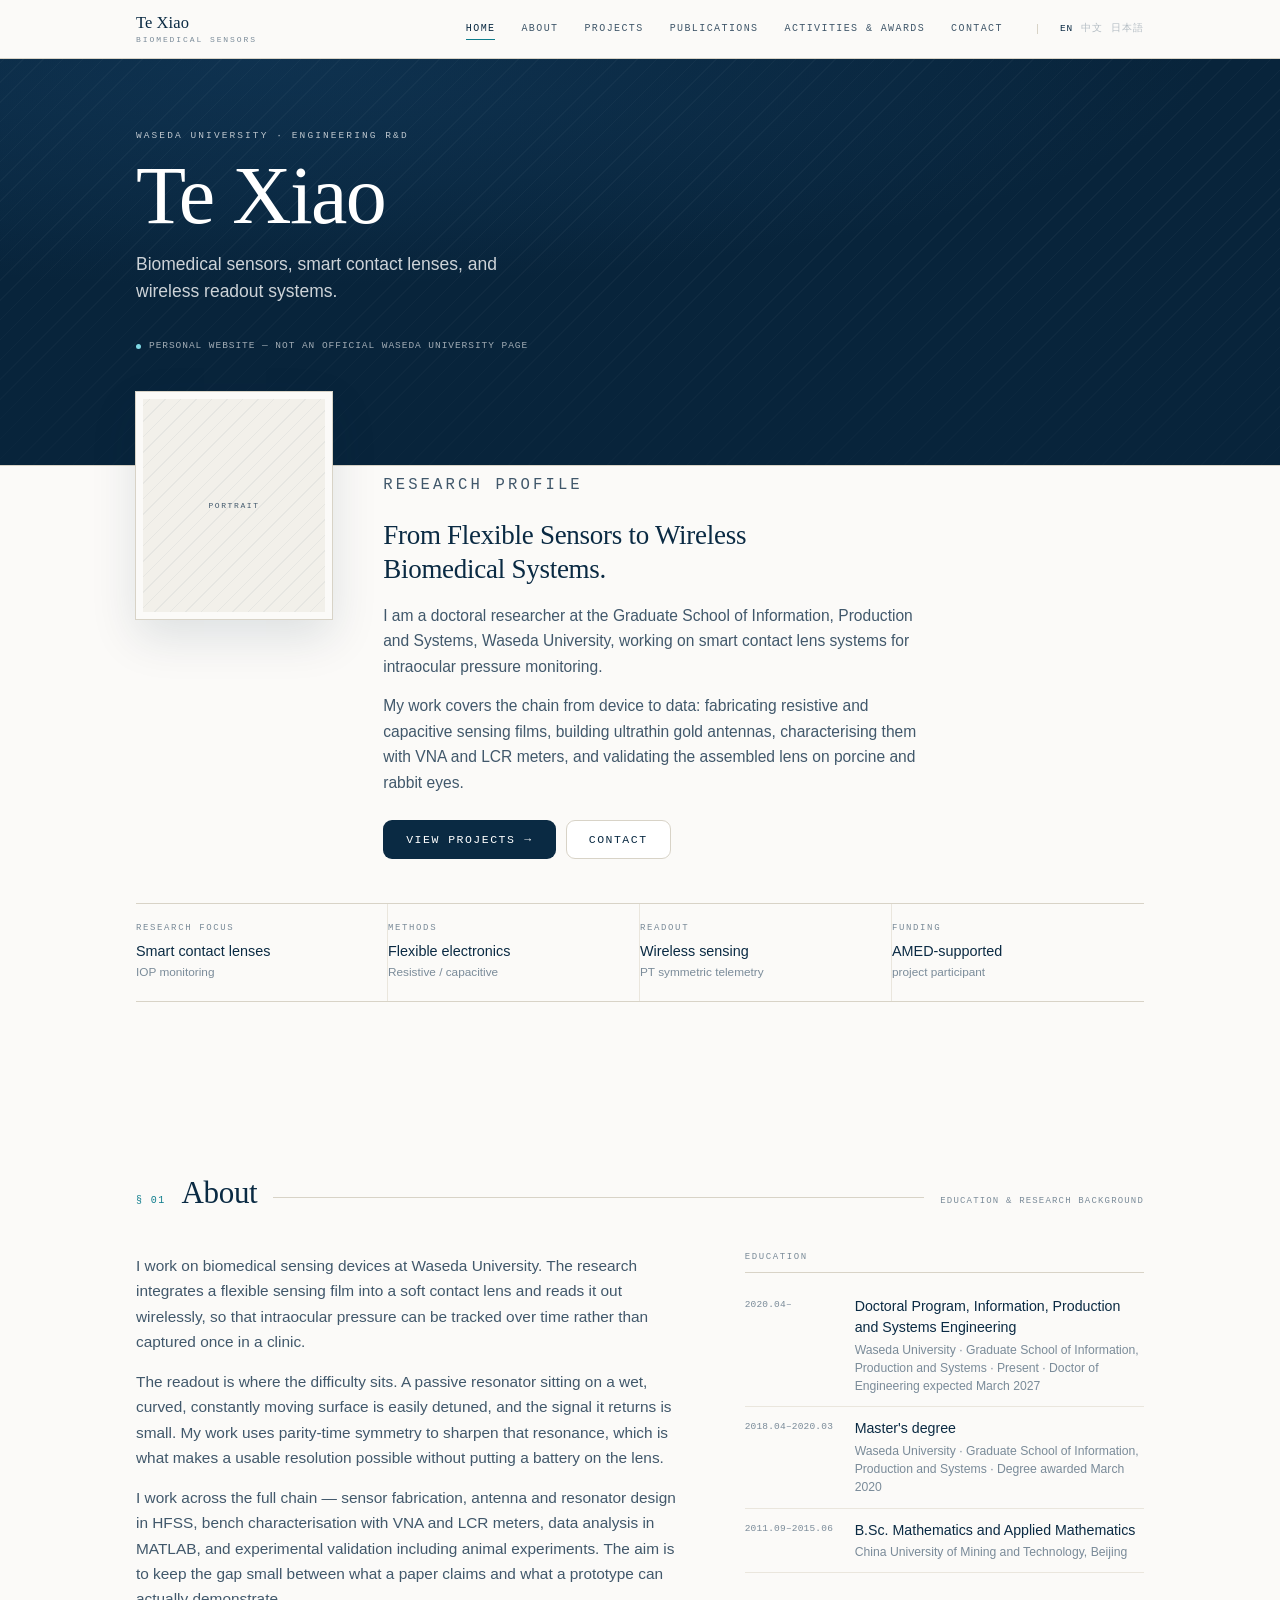
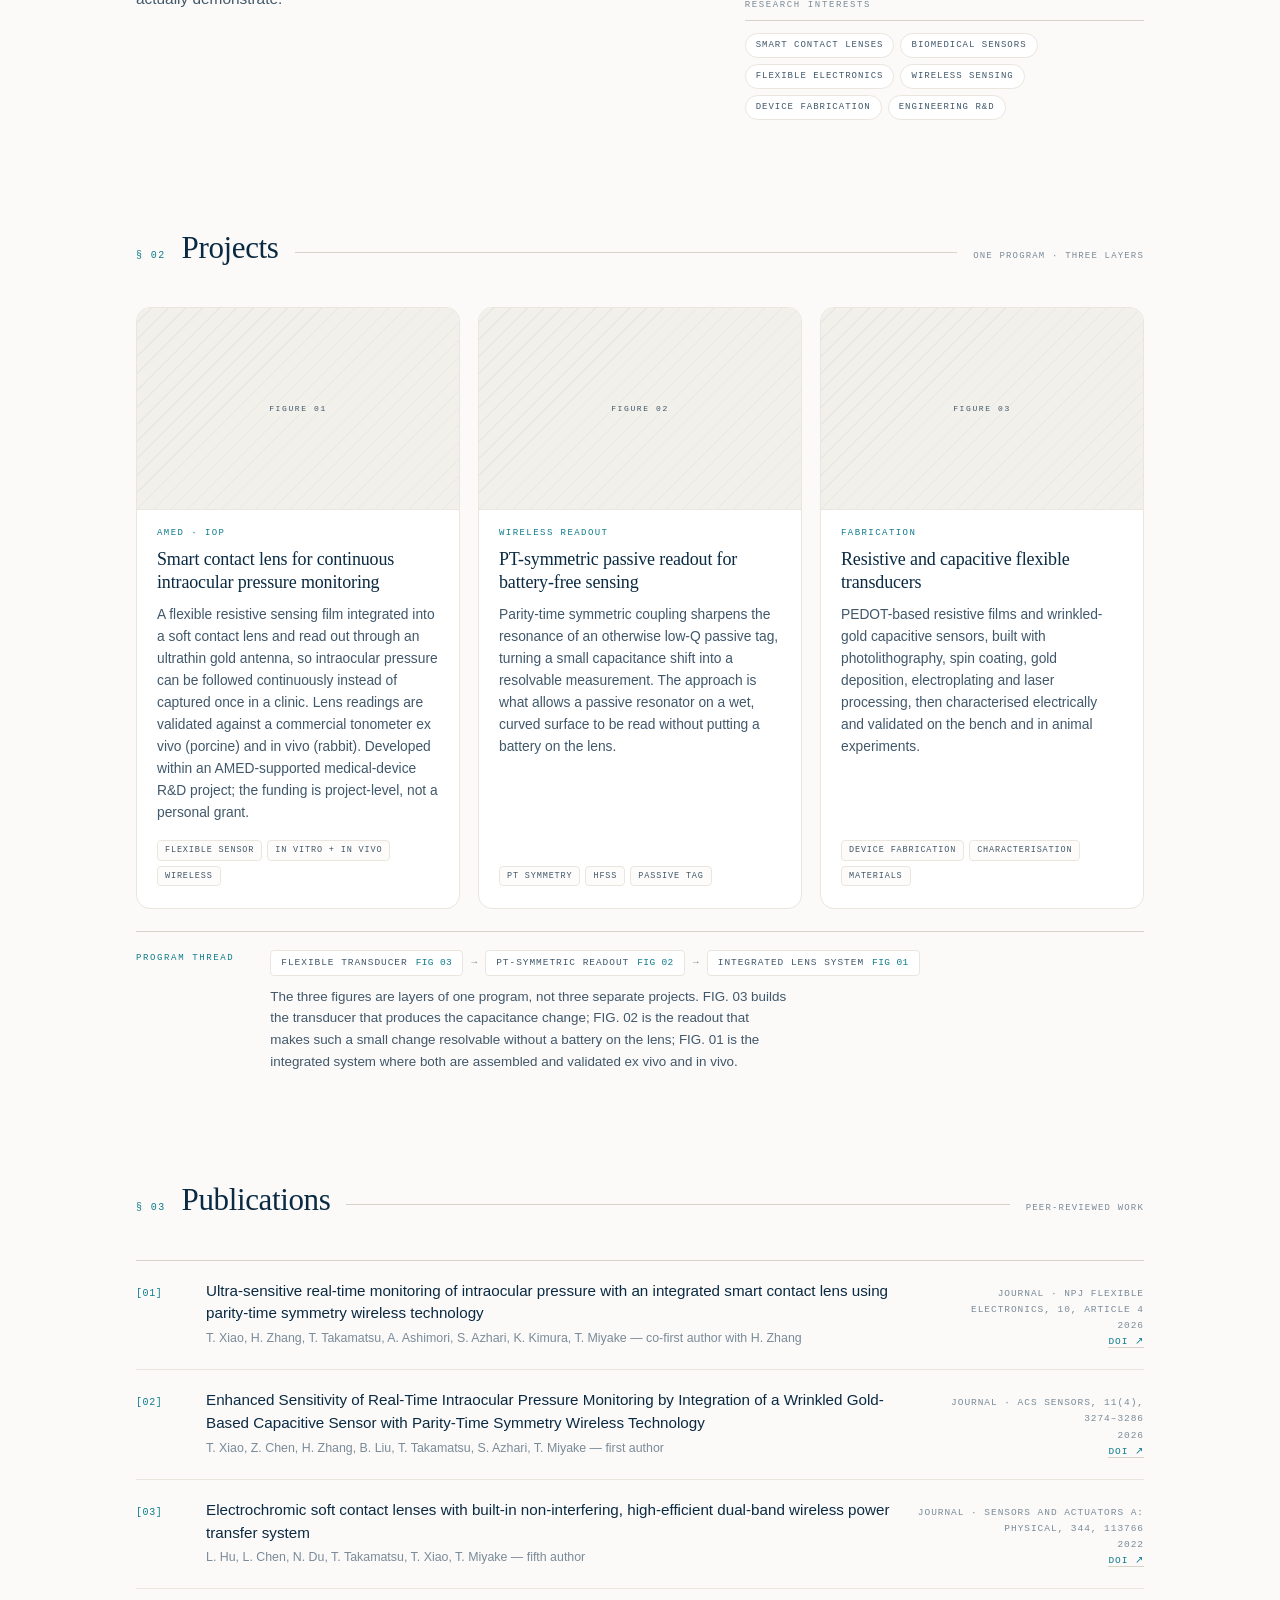
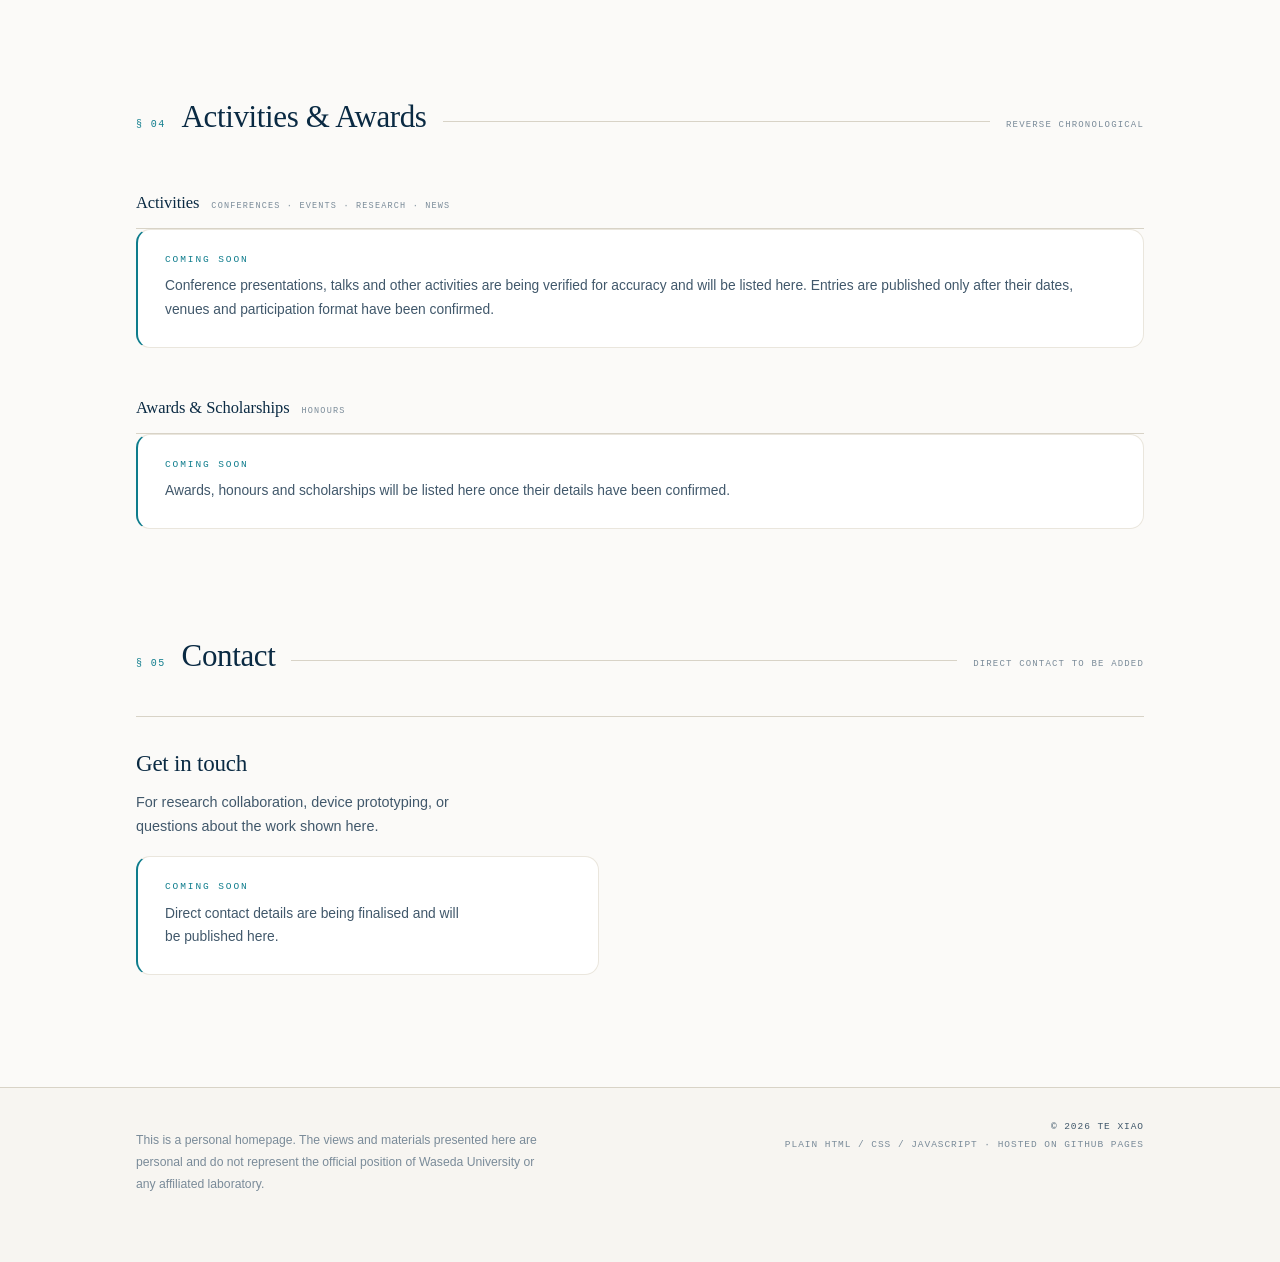
==== index.html @ b694f15a "Phase 1: minimal public release" ====
<!DOCTYPE html>
<html lang="en">
<head>
<meta charset="utf-8">
<meta name="viewport" content="width=device-width, initial-scale=1">
<title>Te Xiao — Biomedical Sensors &amp; Engineering</title>
<meta name="description" content="Personal homepage of Te Xiao — biomedical sensors, smart contact lenses, flexible electronics, and wireless sensing. Not an official Waseda University page.">
<!-- PHASE 1 ONLY: keep the site out of search indexes while content is still
     being completed. This is not access control — the site is public. Remove
     this line in Phase 3 once the content is final. -->
<meta name="robots" content="noindex">
<meta name="theme-color" content="#08243B">
<link rel="icon" href="data:image/svg+xml,%3Csvg xmlns='http://www.w3.org/2000/svg' viewBox='0 0 64 64'%3E%3Crect width='64' height='64' fill='%2308243B'/%3E%3Ctext x='32' y='45' font-family='Georgia,serif' font-size='38' fill='%23FBFAF8' text-anchor='middle'%3ET%3C/text%3E%3C/svg%3E">
<link rel="stylesheet" href="assets/css/site.css">
<noscript><style>.reveal{opacity:1!important;transform:none!important}</style></noscript>
</head>
<body id="home">

<!-- ============ NAV ============ -->
<header class="nav">
  <div class="wrap nav-in">
    <a class="brand" href="#home">
      <b>Te Xiao</b>
      <span>Biomedical Sensors</span>
    </a>

    <button class="menu-btn" id="menu-btn" aria-expanded="false" aria-controls="navlinks">MENU</button>

    <nav class="navlinks" id="navlinks">
      <a href="#home">Home</a>
      <a href="#about">About</a>
      <a href="#projects">Projects</a>
      <a href="#publications">Publications</a>
      <a href="#activities">Activities &amp; Awards</a>
      <a href="#contact">Contact</a>
    </nav>

    <div class="lang" aria-label="Language">
      <b title="English">EN</b><span aria-disabled="true" title="Not published yet">中文</span><span aria-disabled="true" title="Not published yet">日本語</span>
    </div>
  </div>
</header>

<!-- ============ UNIVERSITY BANNER ============ -->
<section class="banner">
  <div class="wrap banner-inner">
    <p class="eyebrow">Waseda University · Engineering R&amp;D</p>
    <h1>Te Xiao</h1>
    <p class="sub">Biomedical sensors, smart contact lenses, and wireless readout systems.</p>
    <span class="disc"><i></i>Personal website — not an official Waseda University page</span>
  </div>

  <span class="banner-credit" id="banner-credit"></span>
</section>

<!-- ============ HOME / INTRO ============ -->
<section class="intro wrap">
  <div class="intro-grid">
    <div class="portrait">
      <div class="ph"><b>Portrait</b></div>
    </div>

    <div class="intro-body">
      <p class="kicker">Research profile</p>
      <h2 id="intro-headline">From Flexible Sensors to Wireless Biomedical Systems.</h2>

      <div id="intro-text">
        <p>Loading profile…</p>
      </div>

      <div class="intro-actions">
        <a class="btn p" href="#projects">View projects <span class="ar">→</span></a>
        <a class="btn s" href="#contact">Contact</a>
      </div>
    </div>
  </div>

  <dl class="facts" id="facts"></dl>
</section>

<!-- ============ ABOUT ============ -->
<section class="section wrap" id="about">
  <div class="sec-head reveal">
    <span class="num">§ 01</span>
    <h2>About</h2>
    <span class="rule"></span>
    <span class="aside">Education &amp; research background</span>
  </div>

  <div class="about-grid">
    <div class="about-paras reveal" id="about-paras"></div>

    <div class="reveal">
      <div class="side-block">
        <p class="side-title">Education</p>
        <ul class="edu" id="about-education"></ul>
      </div>
      <div class="side-block">
        <p class="side-title">Research interests</p>
        <div class="interests" id="about-interests"></div>
      </div>
    </div>
  </div>
</section>

<!-- ============ PROJECTS ============ -->
<section class="section wrap" id="projects">
  <div class="sec-head reveal">
    <span class="num">§ 02</span>
    <h2>Projects</h2>
    <span class="rule"></span>
    <span class="aside">One program · three layers</span>
  </div>

  <div class="cards" id="projects-grid"></div>

  <!-- technical thread that ties the three cards together (content/projects.json → thread) -->
  <div class="thread reveal" id="projects-thread"></div>
</section>

<!-- ============ PUBLICATIONS ============ -->
<section class="section wrap" id="publications">
  <div class="sec-head reveal">
    <span class="num">§ 03</span>
    <h2>Publications</h2>
    <span class="rule"></span>
    <span class="aside">Peer-reviewed work</span>
  </div>

  <ol class="pubs reveal" id="pubs-list"></ol>
</section>

<!-- ============ ACTIVITIES & AWARDS ============ -->
<section class="section wrap" id="activities">
  <div class="sec-head reveal">
    <span class="num">§ 04</span>
    <h2>Activities &amp; Awards</h2>
    <span class="rule"></span>
    <span class="aside">Reverse chronological</span>
  </div>

  <div class="sub-block reveal">
    <div class="sub-title">
      <h3>Activities</h3>
      <span class="count">Conferences · Events · Research · News</span>
    </div>
    <div class="tl" id="activities-list"></div>

    <div class="more-row" id="act-more">
      <button class="more-btn" id="act-toggle" type="button"
              aria-expanded="false" aria-controls="activities-list">View all activities</button>
    </div>
  </div>

  <div class="sub-block reveal">
    <div class="sub-title">
      <h3>Awards &amp; Scholarships</h3>
      <span class="count">Honours</span>
    </div>
    <ul class="awards" id="awards-list"></ul>
  </div>
</section>

<!-- ============ CONTACT ============ -->
<section class="section wrap" id="contact">
  <div class="sec-head reveal">
    <span class="num">§ 05</span>
    <h2>Contact</h2>
    <span class="rule"></span>
    <span class="aside">Direct contact to be added</span>
  </div>

  <div class="contact reveal">
    <div>
      <h3>Get in touch</h3>
      <p>For research collaboration, device prototyping, or questions about the work shown here.</p>
      <div id="contact-email"><a class="mailto">Loading…</a></div>    </div>
    <div>
      <p class="side-title">Elsewhere</p>
      <ul class="links" id="contact-links"></ul>
    </div>
  </div>
</section>

<!-- ============ FOOTER ============ -->
<footer class="footer">
  <div class="wrap foot">
    <p class="disc" id="foot-note">
      This is a personal homepage. The views and materials presented here are personal and do not
      represent the official position of Waseda University or any affiliated laboratory.
    </p>
    <div class="r">
      <b id="foot-copy">© 2026 Te Xiao</b>
      <span id="foot-built">Plain HTML / CSS / JavaScript · hosted on GitHub Pages</span>
    </div>
  </div>
</footer>

<script src="assets/js/site.js"></script>
</body>
</html>
---- assets/css/site.css ----
/* ============================================================
   Te Xiao — Personal Research & Engineering Portfolio
   Direction A (Lab Notebook) palette + Direction B refinement
   Plain CSS. No frameworks. No external requests.
   ============================================================ */

:root{
  --paper:#FBFAF8;
  --card:#FFFFFF;
  --ink:#0A2A43;
  --ink2:#41586B;
  --ink3:#7A8B99;
  --rule:#D8D3C7;
  --rule2:#EAE6DD;
  --plate:#F2F0EA;
  --accent:#0E7C8C;
  --accent-2:#0A646F;
  --navy:#08243B;
  --shadow-s:0 8px 22px rgba(10,42,67,.08);
  --shadow-m:0 18px 44px rgba(10,42,67,.12);

  --r:14px;
  --r-sm:9px;

  --serif:"Iowan Old Style","Palatino Linotype",Palatino,"Book Antiqua",Georgia,serif;
  --sans:-apple-system,BlinkMacSystemFont,"Helvetica Neue","Segoe UI",Arial,sans-serif;
  --mono:ui-monospace,"SF Mono",Menlo,Consolas,"Liberation Mono",monospace;

  --wrap:1120px;
  --gutter:clamp(20px,4.5vw,56px);
  --nav-h:58px;
  --overlap:clamp(46px,6vw,74px);   /* how far the portrait rises into the banner */
}

*{box-sizing:border-box}
html{scroll-behavior:smooth;-webkit-text-size-adjust:100%;scroll-padding-top:calc(var(--nav-h) + 16px)}
body{
  margin:0;background:var(--paper);color:var(--ink);
  font-family:var(--sans);font-size:16px;line-height:1.64;
  -webkit-font-smoothing:antialiased;
}
img{max-width:100%;display:block}
a{color:inherit;text-decoration:none}
::selection{background:rgba(14,124,140,.16)}

.wrap{max-width:var(--wrap);margin-inline:auto;padding-inline:var(--gutter)}

/* anchor targets clear the sticky nav via html{scroll-padding-top}; a
   per-section scroll-margin would be added on top of it — do not re-add. */

/* ---------- shared atoms ---------- */
.kicker{
  font:400 10.5px/1 var(--mono);letter-spacing:.2em;text-transform:uppercase;
  color:var(--accent);margin:0 0 18px;
}
.chip{
  display:inline-flex;align-items:center;gap:6px;
  font:400 9.5px/1 var(--mono);letter-spacing:.12em;text-transform:uppercase;
  color:var(--ink2);background:#fff;border:1px solid var(--rule);
  padding:6px 9px;border-radius:99px;
}
.chip.solid{background:var(--ink);border-color:var(--ink);color:#fff}
.chip.dark{background:rgba(255,255,255,.12);border-color:rgba(255,255,255,.28);color:#fff;backdrop-filter:blur(6px)}
.chip .dot{width:5px;height:5px;border-radius:50%;background:var(--accent);display:block}
.chip.dark .dot{background:#7FD8E4}

.btn{
  display:inline-flex;align-items:center;gap:9px;
  padding:13px 22px;border-radius:var(--r-sm);border:1px solid transparent;
  font:500 11.5px/1 var(--mono);letter-spacing:.13em;text-transform:uppercase;
  cursor:pointer;transition:transform .28s cubic-bezier(.22,.61,.36,1),box-shadow .28s,background .28s,border-color .28s;
}
.btn.p{background:var(--ink);color:#fff}
.btn.p:hover{background:#123553;transform:translateY(-1px);box-shadow:0 12px 26px rgba(10,42,67,.22)}
.btn.s{background:#fff;color:var(--ink);border-color:var(--rule)}
.btn.s:hover{border-color:var(--ink3);transform:translateY(-1px);box-shadow:var(--shadow-s)}
.btn .ar{transition:transform .28s}
.btn:hover .ar{transform:translateX(3px)}

/* ---------- top navigation ---------- */
.nav{
  position:sticky;top:0;z-index:60;
  background:rgba(251,250,248,.94);
  backdrop-filter:saturate(180%) blur(14px);
  border-bottom:1px solid var(--rule);
}
.nav-in{
  display:flex;align-items:center;gap:clamp(16px,3vw,34px);
  height:var(--nav-h);position:relative;
}
.brand{display:block;line-height:1.1}
.brand b{font-family:var(--serif);font-size:16.5px;font-weight:400;letter-spacing:.005em;display:block}
.brand span{
  display:block;margin-top:3px;
  font:400 8px/1 var(--mono);letter-spacing:.24em;text-transform:uppercase;color:var(--ink3);
}
.navlinks{display:flex;align-items:center;gap:clamp(14px,2.2vw,26px);margin-left:auto}
.navlinks a{
  position:relative;padding:6px 0;
  font:400 10px/1 var(--mono);letter-spacing:.14em;text-transform:uppercase;color:var(--ink2);
  transition:color .24s;
}
.navlinks a::after{
  content:"";position:absolute;left:0;right:0;bottom:0;height:1px;
  background:var(--accent);transform:scaleX(0);transform-origin:left;transition:transform .28s;
}
.navlinks a:hover{color:var(--ink)}
.navlinks a:hover::after,.navlinks a.active::after{transform:scaleX(1)}
.navlinks a.active{color:var(--ink)}
.lang{
  display:flex;align-items:center;gap:8px;padding-left:clamp(14px,2vw,22px);
  border-left:1px solid var(--rule);
  font:400 9.5px/1 var(--mono);letter-spacing:.1em;color:var(--ink3);
}
.lang b{color:var(--ink);font-weight:500}
.lang span{opacity:.55}
.menu-btn{
  display:none;margin-left:auto;width:38px;height:34px;
  align-items:center;justify-content:center;
  background:#fff;border:1px solid var(--rule);border-radius:var(--r-sm);
  font:400 11px/1 var(--mono);letter-spacing:.1em;color:var(--ink);cursor:pointer;
}

/* ---------- university banner ---------- */
/* --scrim is the flat navy veil laid over the photo; the gradient on top of it
   keeps the headline and the disclaimer readable at both ends of the banner. */
.banner{
  --scrim:.14;
  position:relative;isolation:isolate;overflow:hidden;
  min-height:clamp(330px,44vh,500px);
  display:flex;align-items:flex-end;
  background:var(--navy) var(--banner-img, none) center 45% / cover no-repeat;
  border-bottom:1px solid var(--rule);
}
.banner.has-image{--scrim:.14}
.banner::before{ /* hatch placeholder, only when no image configured */
  content:"";position:absolute;inset:0;z-index:0;
  background:
    repeating-linear-gradient(-45deg,transparent 0 13px,rgba(255,255,255,.045) 13px 14px),
    radial-gradient(120% 90% at 20% 0%,#12395A 0%,var(--navy) 62%);
}
.banner.has-image::before{display:none}
.banner::after{
  /* navy scrim. The vertical layer keeps the headline block dark; the horizontal
     layer lets the photo read on the right, away from the text. */
  content:"";position:absolute;inset:0;z-index:1;
  background-image:
    linear-gradient(90deg,rgba(8,36,59,.80) 0%,rgba(8,36,59,.72) 34%,rgba(8,36,59,.34) 62%,rgba(8,36,59,.16) 100%),
    linear-gradient(180deg,rgba(8,36,59,.08) 0%,rgba(8,36,59,.16) 58%,rgba(8,36,59,.56) 100%),
    linear-gradient(180deg,rgba(8,36,59,var(--scrim)),rgba(8,36,59,var(--scrim)));
}
/* without a photo the hatch already carries the texture — keep the veil plain */
.banner:not(.has-image)::after{
  background-image:
    linear-gradient(180deg,rgba(8,36,59,.34) 0%,rgba(8,36,59,.20) 40%,rgba(8,36,59,.72) 100%);
}
.banner-ph{
  position:absolute;z-index:1;right:clamp(20px,4.5vw,56px);top:clamp(22px,4vw,44px);
  text-align:right;color:rgba(255,255,255,.5);
  font:400 9px/1.9 var(--mono);letter-spacing:.18em;text-transform:uppercase;
  border:1px dashed rgba(255,255,255,.24);padding:10px 13px;border-radius:var(--r-sm);
}
.banner-ph b{display:block;color:rgba(255,255,255,.78);letter-spacing:.2em;font-weight:400}
.banner.has-image .banner-ph{display:none}
.banner-inner{
  position:relative;z-index:2;width:100%;
  padding-top:clamp(40px,6vw,72px);
  padding-bottom:calc(var(--overlap) + 34px);
}
.banner h1{
  font-family:var(--serif);font-weight:400;
  font-size:clamp(40px,7vw,82px);line-height:1;letter-spacing:-.02em;
  color:#fff;margin:14px 0 14px;
}
.banner .sub{
  color:rgba(255,255,255,.8);font-size:clamp(14.5px,1.6vw,17.5px);
  max-width:44ch;margin:0 0 26px;line-height:1.55;
}
.banner .eyebrow{
  font:400 9.5px/1 var(--mono);letter-spacing:.22em;text-transform:uppercase;
  color:rgba(255,255,255,.72);margin:0;
}
.banner .disc{
  display:inline-flex;align-items:flex-start;gap:8px;margin-top:4px;
  font:400 9.5px/1.55 var(--mono);letter-spacing:.1em;text-transform:uppercase;
  color:rgba(255,255,255,.62);
}
.banner .disc i{width:5px;height:5px;border-radius:50%;background:#7FD8E4;display:block;flex:0 0 auto;margin-top:.55em}
.banner-credit{
  position:absolute;z-index:2;right:clamp(20px,4.5vw,56px);bottom:14px;
  max-width:44ch;text-align:right;
  font:400 8.5px/1.6 var(--mono);letter-spacing:.13em;text-transform:uppercase;
  color:rgba(255,255,255,.52);pointer-events:none;
}
.banner-credit:empty{display:none}

/* ---------- intro (portrait overlaps banner) ---------- */
.intro{padding-bottom:clamp(34px,4vw,48px)}
.intro-grid{
  display:grid;grid-template-columns:196px 1fr;
  gap:clamp(24px,4vw,52px);align-items:start;
  margin-top:calc(-1 * var(--overlap));
}
.portrait{
  position:relative;width:196px;aspect-ratio:1/1.16;overflow:hidden;
  background:var(--plate);
  border:7px solid var(--paper);
  box-shadow:0 0 0 1px var(--rule),var(--shadow-m);
}
.portrait img{width:100%;height:100%;object-fit:cover}
.portrait .ph{
  position:absolute;inset:0;display:grid;place-content:center;gap:5px;text-align:center;
  background:repeating-linear-gradient(-45deg,transparent 0 10px,rgba(10,42,67,.05) 10px 11px);
  font:400 8px/1.9 var(--mono);letter-spacing:.18em;text-transform:uppercase;color:var(--ink3);
}
.portrait .ph b{display:block;font-weight:400;color:var(--ink2);letter-spacing:.2em}
.portrait.has-image .ph{display:none}

.intro-body{padding-top:clamp(52px,7vw,86px)}
.intro-body h2{
  font-family:var(--serif);font-weight:400;font-size:clamp(21px,2.3vw,27px);
  line-height:1.28;letter-spacing:-.01em;margin:0 0 16px;max-width:30ch;
}
.intro-body p{color:var(--ink2);font-size:15.6px;margin:0 0 14px;max-width:62ch}
.intro-body p:last-of-type{margin-bottom:24px}
.intro-actions{display:flex;flex-wrap:wrap;gap:10px}

/* ---------- facts strip ---------- */
.facts{
  display:grid;grid-template-columns:repeat(4,1fr);
  border-top:1px solid var(--rule);border-bottom:1px solid var(--rule);
  margin-top:clamp(30px,4vw,44px);
}
.facts div{padding:20px 20px 20px 0;border-right:1px solid var(--rule2)}
.facts div:last-child{border-right:0}
.facts dt{
  font:400 9px/1 var(--mono);letter-spacing:.18em;text-transform:uppercase;
  color:var(--ink3);margin-bottom:8px;
}
.facts dd{margin:0;font-size:14.4px;line-height:1.4;color:var(--ink)}
.facts dd small{display:block;font-size:11.8px;color:var(--ink3);margin-top:3px}

/* ---------- section frame ---------- */
.section{margin-top:clamp(66px,8vw,104px)}
.sec-head{display:flex;align-items:baseline;gap:16px;margin-bottom:clamp(24px,3vw,34px)}
.sec-head .num{font:400 10px/1 var(--mono);letter-spacing:.14em;color:var(--accent);flex:0 0 auto}
.sec-head h2{
  font-family:var(--serif);font-weight:400;font-size:clamp(23px,2.6vw,31px);
  letter-spacing:-.012em;margin:0;white-space:nowrap;
}
.sec-head .rule{flex:1;height:1px;background:var(--rule);transform:translateY(-5px)}
.sec-head .aside{
  font:400 9px/1.7 var(--mono);letter-spacing:.13em;text-transform:uppercase;
  color:var(--ink3);text-align:right;flex:0 0 auto;
}

/* ---------- project cards ---------- */
.cards{display:grid;grid-template-columns:repeat(3,1fr);gap:18px}
.card{
  display:flex;flex-direction:column;background:var(--card);
  border:1px solid var(--rule2);border-radius:var(--r);overflow:hidden;
  transition:transform .34s cubic-bezier(.22,.61,.36,1),box-shadow .34s,border-color .34s;
}
.card:hover{transform:translateY(-3px);box-shadow:var(--shadow-m);border-color:var(--rule)}
.card .thumb{
  position:relative;aspect-ratio:16/10;background:var(--plate);overflow:hidden;
  border-bottom:1px solid var(--rule2);
}
.card .thumb img{width:100%;height:100%;object-fit:cover}
.card .thumb .ph{
  position:absolute;inset:0;display:grid;place-content:center;gap:4px;text-align:center;
  background:repeating-linear-gradient(-45deg,transparent 0 11px,rgba(10,42,67,.045) 11px 12px);
  font:400 8px/1.9 var(--mono);letter-spacing:.18em;text-transform:uppercase;color:var(--ink3);
}
.card .thumb .ph b{font-weight:400;color:var(--ink2);letter-spacing:.2em}
.card.has-image .thumb .ph{display:none}
.card-body{padding:19px 20px 22px;display:flex;flex-direction:column;flex:1}
.card-body .k{font:400 9px/1 var(--mono);letter-spacing:.16em;text-transform:uppercase;color:var(--accent);margin-bottom:10px}
.card-body h3{
  font-family:var(--serif);font-weight:400;font-size:18px;line-height:1.3;
  letter-spacing:-.008em;margin:0 0 9px;
}
.card-body p{font-size:13.8px;line-height:1.6;color:var(--ink2);margin:0 0 16px}
.card-body .tags{display:flex;flex-wrap:wrap;gap:5px;margin-top:auto}
.card-body .tags span{
  font:400 8.5px/1 var(--mono);letter-spacing:.1em;text-transform:uppercase;
  color:var(--ink2);border:1px solid var(--rule2);background:#FDFCFA;padding:5px 7px;border-radius:4px;
}

/* ---------- program thread (ties the three project cards together) ---------- */
.thread{
  margin-top:22px;padding-top:18px;border-top:1px solid var(--rule);
  display:grid;grid-template-columns:auto minmax(0,1fr);
  gap:10px clamp(18px,3vw,36px);align-items:start;
}
.thread-label{
  font:400 9px/1.9 var(--mono);letter-spacing:.18em;text-transform:uppercase;
  color:var(--accent);white-space:nowrap;
}
.thread-chain{display:flex;flex-wrap:wrap;align-items:center;gap:8px}
.thread-chain .step{
  display:inline-flex;align-items:center;gap:8px;
  font:400 9.5px/1 var(--mono);letter-spacing:.1em;text-transform:uppercase;color:var(--ink2);
  border:1px solid var(--rule2);background:#fff;padding:7px 10px;border-radius:4px;
}
.thread-chain .step b{font-weight:400;color:var(--accent);letter-spacing:.04em}
.thread-chain .ar{font:400 10px/1 var(--mono);color:var(--ink3)}
.thread-note{
  grid-column:2;margin:0;max-width:70ch;
  font-size:13.4px;line-height:1.62;color:var(--ink2);
}

/* ---------- show-more control ---------- */
.more-row{display:flex;justify-content:center;margin-top:20px}
.more-btn{
  display:inline-flex;align-items:center;gap:9px;
  padding:12px 20px;border-radius:var(--r-sm);border:1px solid var(--rule);
  background:#fff;color:var(--ink);cursor:pointer;
  font:500 10.5px/1 var(--mono);letter-spacing:.13em;text-transform:uppercase;
  transition:border-color .28s,box-shadow .28s,transform .28s;
}
.more-btn:hover{border-color:var(--ink3);transform:translateY(-1px);box-shadow:var(--shadow-s)}
.more-btn .cnt{color:var(--accent);letter-spacing:.04em}
.more-btn .car{display:inline-block;transition:transform .3s;color:var(--ink3)}
.more-btn[aria-expanded="true"] .car{transform:rotate(180deg)}
.tl-item.is-hidden{display:none}

/* ---------- about ---------- */
.about-grid{
  display:grid;grid-template-columns:1.38fr 1fr;
  gap:clamp(26px,4.5vw,64px);align-items:start;
}
.about-paras p{font-size:15.4px;color:var(--ink2);margin:0 0 15px;max-width:64ch}
.about-paras p:last-child{margin-bottom:0}
.side-block + .side-block{margin-top:28px}
.side-title{
  font:400 9px/1 var(--mono);letter-spacing:.18em;text-transform:uppercase;
  color:var(--ink3);margin:0 0 12px;padding-bottom:10px;border-bottom:1px solid var(--rule);
}
.edu{list-style:none;margin:0;padding:0}
.edu li{display:grid;grid-template-columns:96px 1fr;gap:14px;padding:11px 0;border-bottom:1px solid var(--rule2)}
.edu .y{font:400 9.5px/1.9 var(--mono);letter-spacing:.02em;color:var(--ink3)}
.edu .t{font-size:14.2px;line-height:1.5}
.edu .t small{display:block;color:var(--ink3);font-size:12.2px;margin-top:2px}
.interests{display:flex;flex-wrap:wrap;gap:6px}
.interests span{
  border:1px solid var(--rule2);background:#fff;padding:7px 10px;border-radius:99px;
  font:400 9px/1 var(--mono);letter-spacing:.11em;text-transform:uppercase;color:var(--ink2);
}

/* ---------- sub blocks (activities / awards) ---------- */
.sub-block{margin-top:clamp(30px,4.5vw,46px)}
.sub-block:first-of-type{margin-top:0}
.sub-title{display:flex;align-items:baseline;gap:12px;margin-bottom:12px;flex-wrap:wrap}
.sub-title h3{font-family:var(--serif);font-weight:400;font-size:16.5px;margin:0;letter-spacing:-.005em}
.sub-title .count{
  font:400 8.5px/1 var(--mono);letter-spacing:.14em;text-transform:uppercase;color:var(--ink3);
}

/* ---------- publications ---------- */
.pubs{list-style:none;margin:0;padding:0;border-top:1px solid var(--rule);counter-reset:p}
.pubs li{
  counter-increment:p;display:grid;grid-template-columns:52px minmax(0,1fr) 228px;
  gap:18px;align-items:baseline;padding:19px 0;border-bottom:1px solid var(--rule2);
}
.pubs li::before{
  content:"[" counter(p,decimal-leading-zero) "]";
  font:400 10px/1 var(--mono);color:var(--accent);letter-spacing:.06em;
}
.pub-t{font-size:15.2px;line-height:1.5}
.pub-t em{font-style:normal;color:var(--ink2)}
.pub-link{color:inherit;text-decoration:none;border-bottom:1px solid transparent;transition:border-color .2s,color .2s}
.pub-link:hover{color:var(--accent-2);border-bottom-color:var(--accent)}
.pub-a{display:block;margin-top:4px;font-size:12.4px;color:var(--ink3)}
.pub-v{
  font:400 9.5px/1.7 var(--mono);letter-spacing:.1em;text-transform:uppercase;
  color:var(--ink3);text-align:right;white-space:normal;overflow-wrap:break-word;
}
.pub-doi{color:var(--accent);text-decoration:none;border-bottom:1px solid var(--rule)}
.pub-doi:hover{color:var(--accent-2);border-bottom-color:var(--accent)}

/* ---------- activities timeline ---------- */
.tl{border-top:1px solid var(--rule)}
.tl-item{
  display:grid;grid-template-columns:104px 1fr;gap:clamp(14px,3vw,34px);
  padding:21px 0;border-bottom:1px solid var(--rule2);
}
.tl-date{
  font:400 10px/1.9 var(--mono);letter-spacing:.1em;text-transform:uppercase;
  color:var(--ink3);padding-top:3px;
}
.tl-body h3{
  font-family:var(--serif);font-weight:400;font-size:17.5px;line-height:1.34;
  letter-spacing:-.008em;margin:0 0 7px;
}
.tl-meta{display:flex;flex-wrap:wrap;align-items:center;gap:9px;margin-bottom:9px}
.tl-meta .type{
  font:400 8.5px/1 var(--mono);letter-spacing:.13em;text-transform:uppercase;
  color:var(--accent);border:1px solid rgba(14,124,140,.28);background:rgba(14,124,140,.05);
  padding:5px 8px;border-radius:99px;
}
.tl-meta .place{font:400 9.5px/1 var(--mono);letter-spacing:.08em;color:var(--ink3)}
.tl-body p{font-size:13.8px;line-height:1.62;color:var(--ink2);margin:0;max-width:64ch}
.tl-link{
  display:inline-flex;align-items:center;gap:6px;margin-top:10px;
  font:400 9.5px/1 var(--mono);letter-spacing:.12em;text-transform:uppercase;
  color:var(--accent);border-bottom:1px solid rgba(14,124,140,.35);padding-bottom:3px;
}
.tl-link:hover{color:var(--accent-2);border-bottom-color:var(--accent-2)}
.tl-media{margin-top:12px;max-width:260px;border:1px solid var(--rule2);border-radius:8px;overflow:hidden;background:var(--plate)}
.tl-media img{width:100%;height:auto}

/* ---------- awards ---------- */
.awards{list-style:none;margin:0;padding:0;border-top:1px solid var(--rule)}
.awards li{
  display:grid;grid-template-columns:104px 1fr;gap:clamp(14px,3vw,34px);
  padding:15px 0;border-bottom:1px solid var(--rule2);align-items:baseline;
}
.awards .y{font:400 10px/1.9 var(--mono);letter-spacing:.08em;color:var(--ink3)}
.awards .t{font-size:14.8px;line-height:1.5}
.awards .t small{display:block;color:var(--ink3);font-size:12.2px;margin-top:2px}
.awards .k{
  display:inline-block;margin-left:9px;vertical-align:2px;
  font:400 8.5px/1 var(--mono);letter-spacing:.12em;text-transform:uppercase;
  color:var(--ink2);border:1px solid var(--rule);padding:4px 8px;border-radius:99px;white-space:nowrap;
}

/* ---------- contact ---------- */
.contact{
  display:grid;grid-template-columns:1fr 1fr;gap:clamp(24px,4vw,56px);
  align-items:start;border-top:1px solid var(--rule);padding-top:clamp(24px,3vw,32px);
}
.contact h3{
  font-family:var(--serif);font-weight:400;font-size:clamp(19px,2vw,23px);
  margin:0 0 12px;letter-spacing:-.01em;line-height:1.3;
}
.contact p{font-size:14.4px;color:var(--ink2);margin:0 0 18px;max-width:40ch}
.mailto{
  display:inline-flex;align-items:center;gap:9px;
  font:400 13px/1 var(--mono);letter-spacing:.04em;color:var(--ink);
  border-bottom:1px solid var(--rule);padding-bottom:6px;transition:.24s;
}
.mailto:hover{border-bottom-color:var(--accent);color:var(--accent-2)}
.links{list-style:none;margin:0;padding:0;display:grid;gap:2px}
.links a{
  display:flex;align-items:center;justify-content:space-between;gap:14px;
  padding:11px 0;border-bottom:1px solid var(--rule2);
  font-size:13.8px;transition:.24s;
}
.links a:hover{color:var(--accent-2)}
.links a span:last-child{font:400 9px/1 var(--mono);letter-spacing:.12em;text-transform:uppercase;color:var(--ink3)}
.note-line{
  display:block;width:max-content;max-width:100%;padding-bottom:5px;
  font:400 11px/1.7 var(--mono);letter-spacing:.04em;color:var(--ink3);
  border-bottom:1px dashed var(--rule);
}

/* ---------- coming soon ---------- */
/* Public placeholder for sections whose content is not published yet.
   Deliberately restrained: no dashed "unfinished" frame, no authoring text. */
.soon{
  max-width:62ch;background:#fff;border:1px solid var(--rule2);
  border-left:2px solid var(--accent);border-radius:var(--r);
  padding:clamp(19px,2.5vw,25px) clamp(20px,2.7vw,27px);
}
.soon b{
  display:block;font:400 9.5px/1 var(--mono);letter-spacing:.2em;
  text-transform:uppercase;color:var(--accent);margin-bottom:10px;
}
.soon p{margin:0;font-size:13.8px;line-height:1.72;color:var(--ink2)}
/* the list wrappers are grids — let a notice span the full row */
.pubs li.soon-li,.awards li.soon-li{display:block;padding:0;border:0;grid-template-columns:none}
.pubs li.soon-li .soon,.awards li.soon-li .soon{max-width:none}
.tl .soon{max-width:none}
.contact.is-single{grid-template-columns:1fr}
.contact.is-single .soon{max-width:52ch}

/* ---------- empty state ---------- */
.empty{
  border:1px dashed var(--rule);border-radius:var(--r);
  background:#fff;padding:18px 20px;
  font:400 11.5px/1.85 var(--mono);letter-spacing:.02em;color:var(--ink3);
}
.empty b{display:block;color:var(--ink2);font-weight:400;letter-spacing:.12em;text-transform:uppercase;font-size:9.5px;margin-bottom:6px}
.empty code{font-family:var(--mono);color:var(--accent-2);background:rgba(14,124,140,.06);padding:1px 5px;border-radius:3px}

/* ---------- footer ---------- */
.footer{
  margin-top:clamp(72px,9vw,112px);border-top:1px solid var(--rule);
  padding:30px 0 54px;background:#F7F5F1;
}
.foot{
  display:flex;flex-wrap:wrap;gap:18px 48px;justify-content:space-between;align-items:flex-start;
}
.foot .disc{max-width:62ch;font-size:12.2px;line-height:1.8;color:var(--ink3)}
.foot .r{text-align:right;font:400 9.5px/1.9 var(--mono);letter-spacing:.1em;text-transform:uppercase;color:var(--ink3)}
.foot .r b{display:block;color:var(--ink2);font-weight:400}

/* ---------- load notice (file:// case) ---------- */
.notice{
  position:fixed;left:50%;bottom:18px;transform:translateX(-50%);z-index:90;
  max-width:min(92vw,640px);
  background:var(--ink);color:#fff;border-radius:99px;
  padding:11px 20px;font:400 11.5px/1.6 var(--mono);letter-spacing:.02em;
  box-shadow:0 12px 30px rgba(10,42,67,.28);
}
.notice b{color:#7FD8E4;font-weight:500}

/* ---------- motion ---------- */
.reveal{opacity:0;transform:translateY(12px)}
.reveal.in{
  opacity:1;transform:none;
  transition:opacity .7s cubic-bezier(.22,.61,.36,1),transform .7s cubic-bezier(.22,.61,.36,1);
}
@media (prefers-reduced-motion:reduce){
  html{scroll-behavior:auto}
  .reveal{opacity:1!important;transform:none!important;transition:none!important}
  .btn,.card{transition:none}
}

/* ---------- responsive ---------- */
@media(max-width:980px){
  .cards{grid-template-columns:1fr 1fr}
  .about-grid{grid-template-columns:1fr;gap:30px}
  .facts{grid-template-columns:1fr 1fr}
  .facts div:nth-child(2){border-right:0}
  .facts div:nth-child(1),.facts div:nth-child(2){border-bottom:1px solid var(--rule2)}
}

@media(max-width:820px){
  :root{--nav-h:54px;--overlap:clamp(34px,7vw,46px)}
  .navlinks{
    position:absolute;left:0;right:0;top:100%;
    flex-direction:column;align-items:stretch;gap:0;margin:0;
    background:var(--paper);border-bottom:1px solid var(--rule);
    box-shadow:var(--shadow-m);display:none;padding:6px 0 10px;
  }
  .navlinks.open{display:flex}
  .navlinks a{padding:13px var(--gutter);font-size:10.5px}
  .navlinks a::after{display:none}
  .navlinks a.active{color:var(--accent-2)}
  .lang{display:none}
  .menu-btn{display:inline-flex}

  .intro-grid{grid-template-columns:1fr;gap:0;margin-top:calc(-1 * clamp(38px,7vw,56px))}
  .portrait{width:124px;margin-inline:auto}
  .intro-body{padding-top:26px}
  .intro-body h2{max-width:none}

  .banner{min-height:clamp(360px,48vh,460px)}
  /* narrow screens wrap the headline across the full width, so the left/right
     asymmetry no longer applies — fall back to a straight vertical scrim */
  .banner::after{
    background-image:
      linear-gradient(180deg,rgba(8,36,59,.14) 0%,rgba(8,36,59,.60) 38%,rgba(8,36,59,.86) 100%),
      linear-gradient(180deg,rgba(8,36,59,.34),rgba(8,36,59,.34));
  }
  .banner-ph{display:none}
  .banner-credit{display:none}

  .thread{grid-template-columns:1fr;gap:8px}
  .thread-note{grid-column:1}

  .cards{grid-template-columns:1fr}
  .contact{grid-template-columns:1fr;gap:26px}
  .sec-head .aside{display:none}
  .sec-head h2{white-space:normal}
}

@media(max-width:560px){
  body{font-size:15.5px}
  .facts{grid-template-columns:1fr 1fr}
  .facts div{border-right:1px solid var(--rule2);border-bottom:1px solid var(--rule2);padding:15px 12px 15px 0}
  .facts div:nth-child(2n){border-right:0}
  .facts div:nth-last-child(-n+2){border-bottom:0}
  .pubs li{grid-template-columns:38px 1fr;gap:12px}
  .pubs .pub-v{grid-column:2;text-align:left;margin-top:3px}
  .tl-item{grid-template-columns:1fr;gap:7px}
  .tl-date{padding-top:0}
  .awards li{grid-template-columns:1fr;gap:5px;padding:13px 0}
  .awards .k{margin-left:8px}
  /* stack the project chain vertically; the arrow turns to point down */
  .thread-chain{flex-direction:column;align-items:flex-start;gap:6px}
  .thread-chain .ar{transform:rotate(90deg);margin-left:16px}
  .foot{flex-direction:column}
  .foot .r{text-align:left}
  .banner h1{font-size:clamp(34px,10vw,48px)}
}
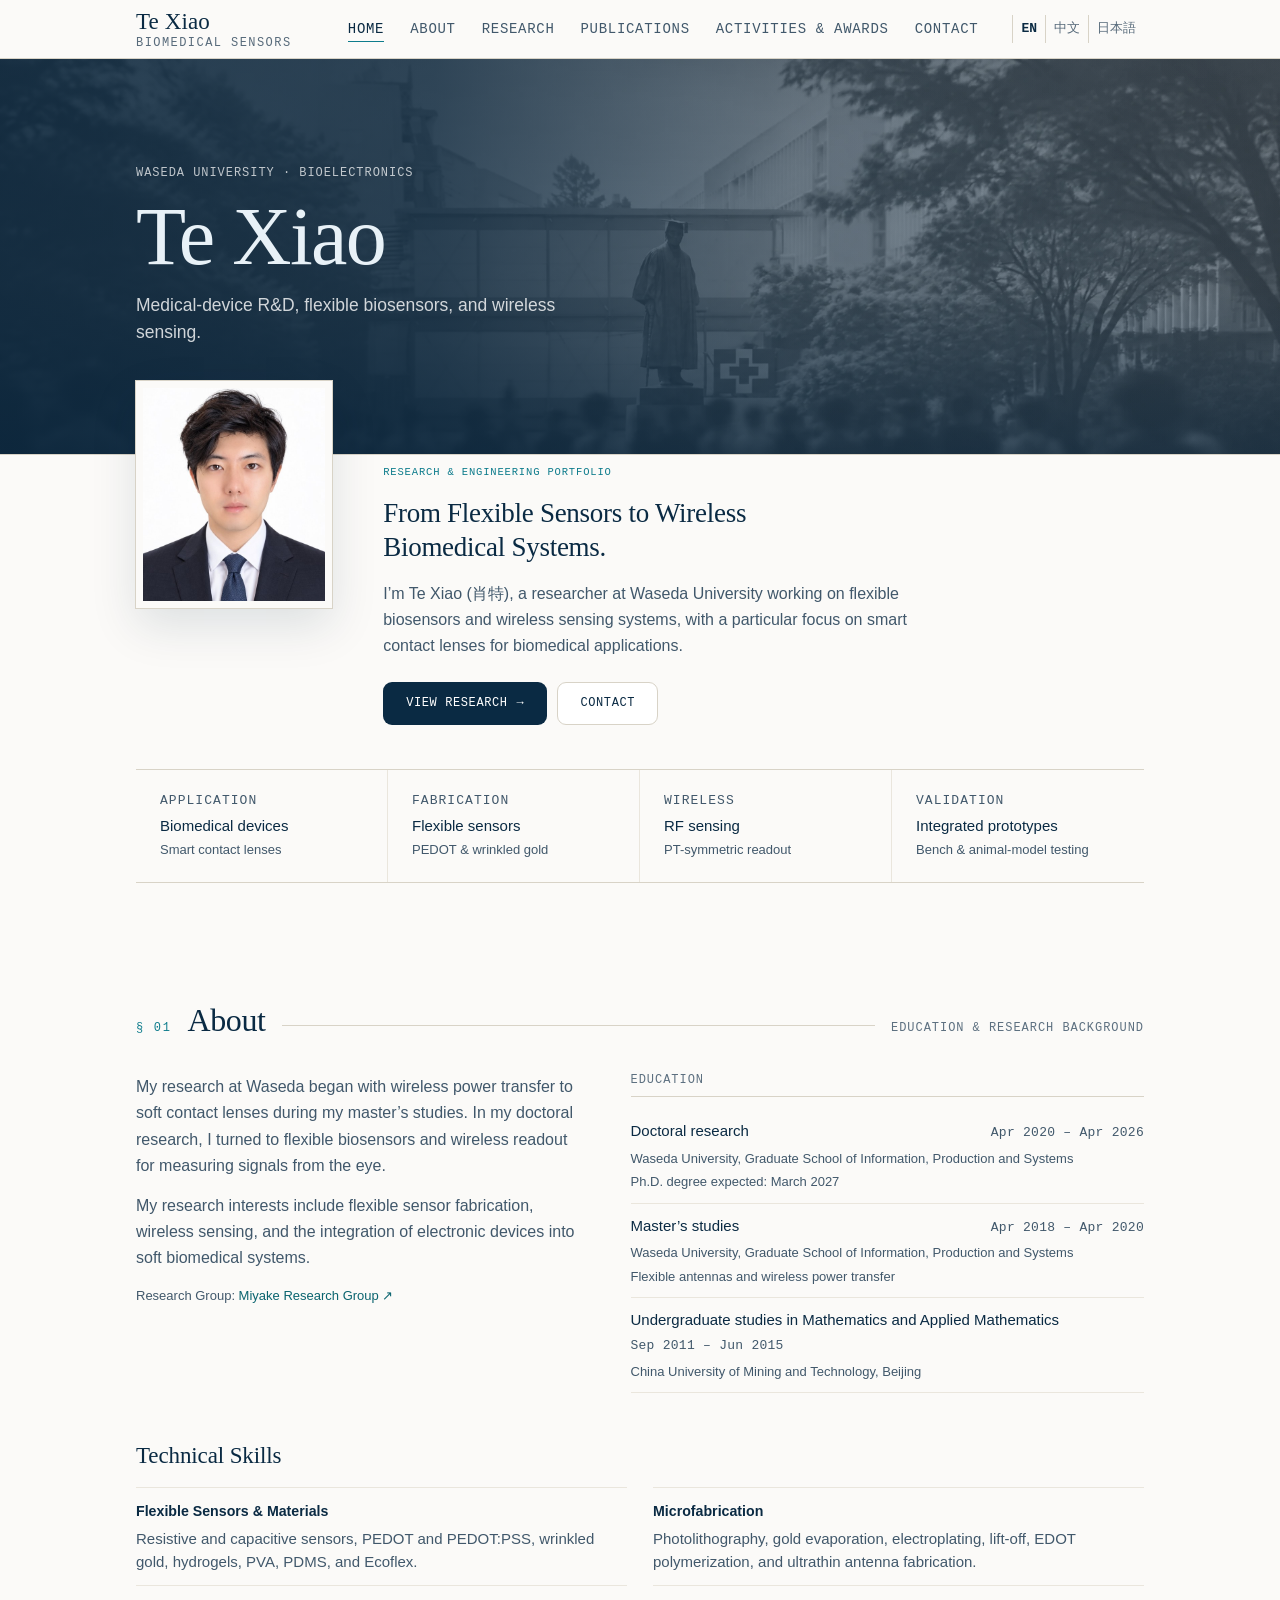
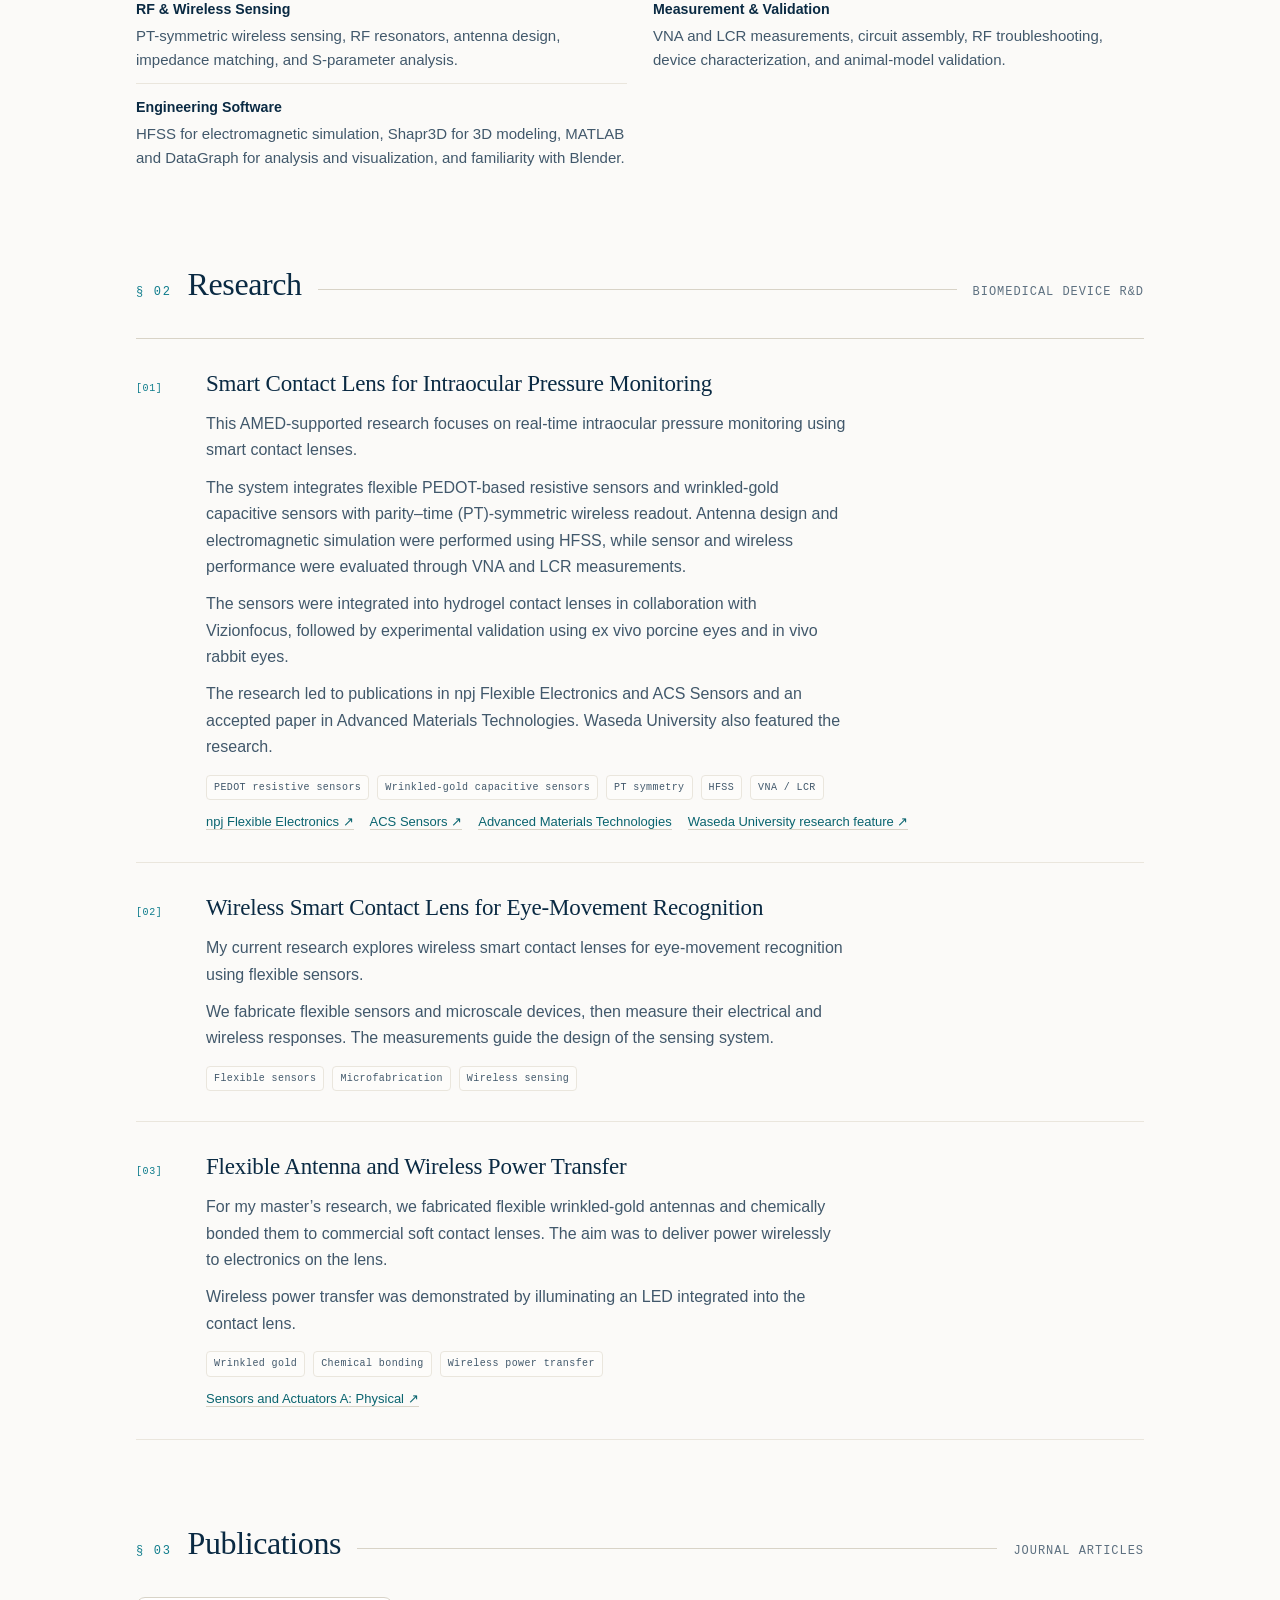
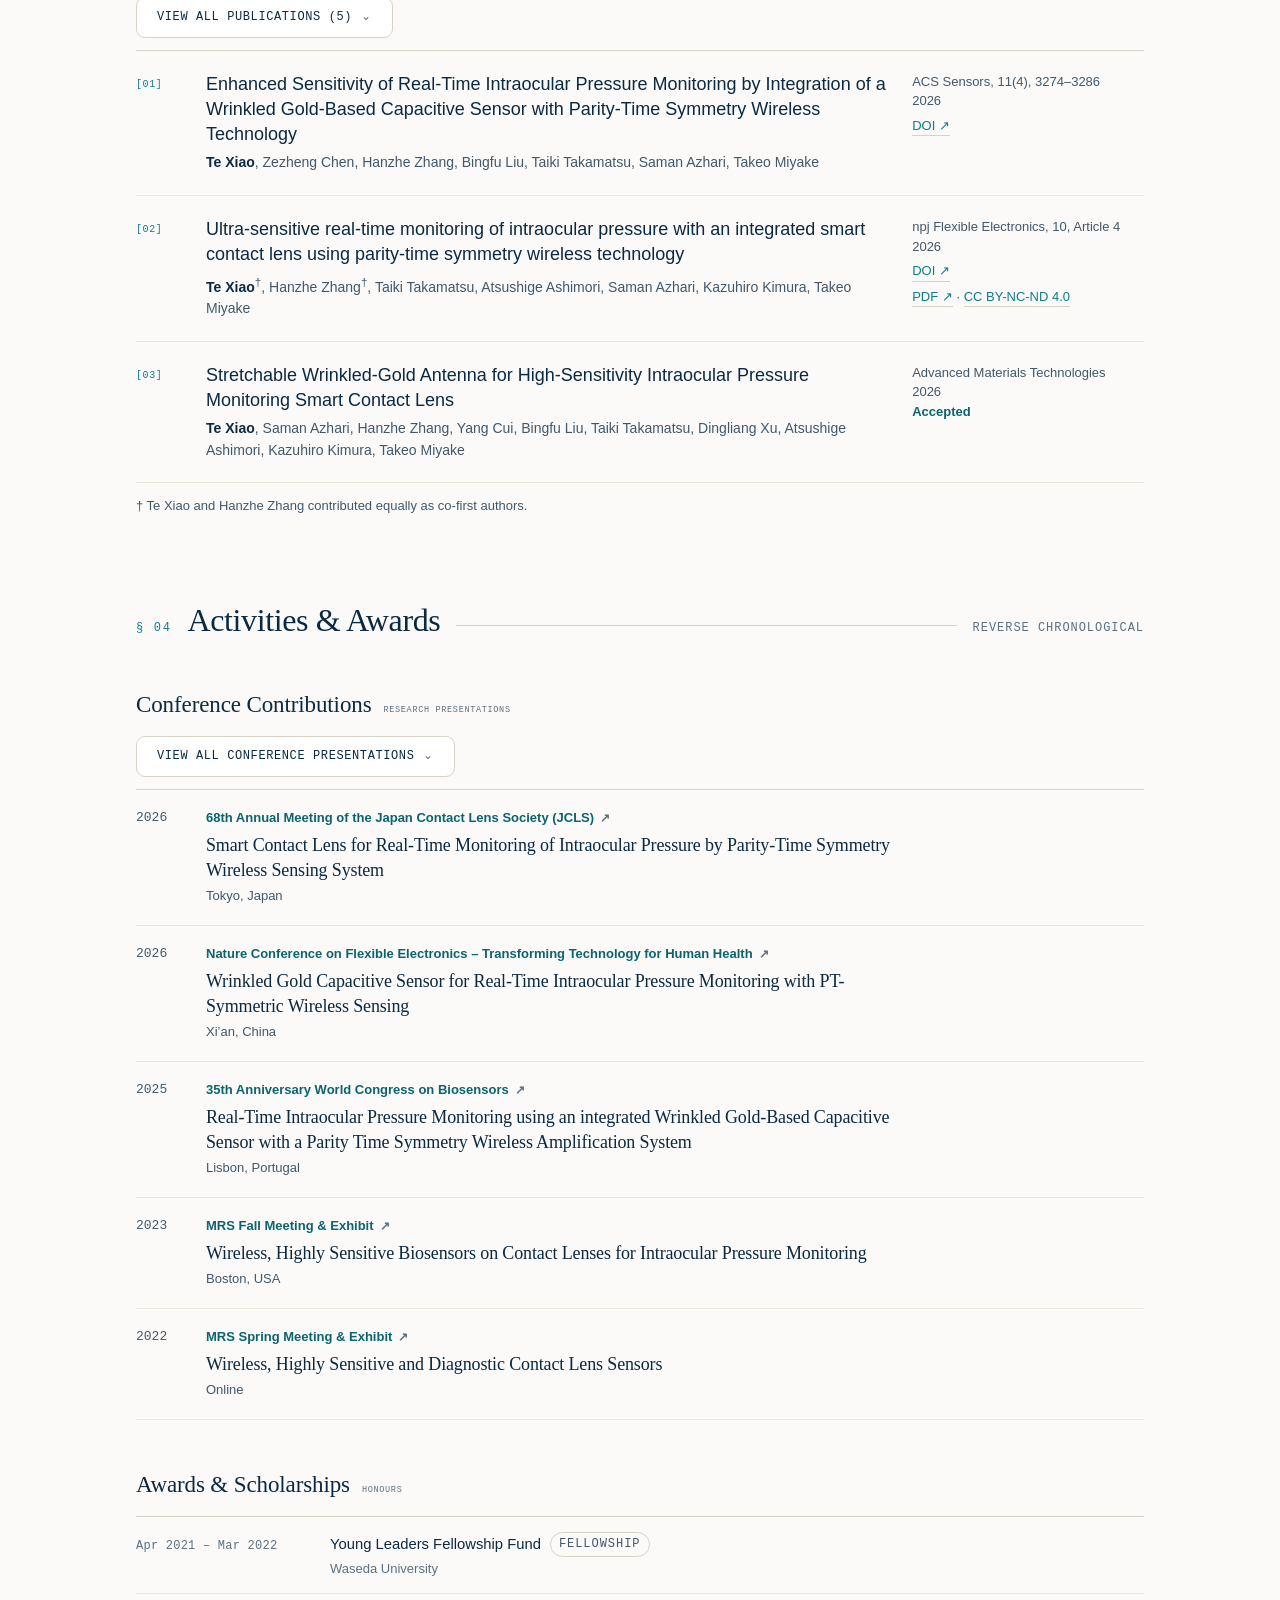
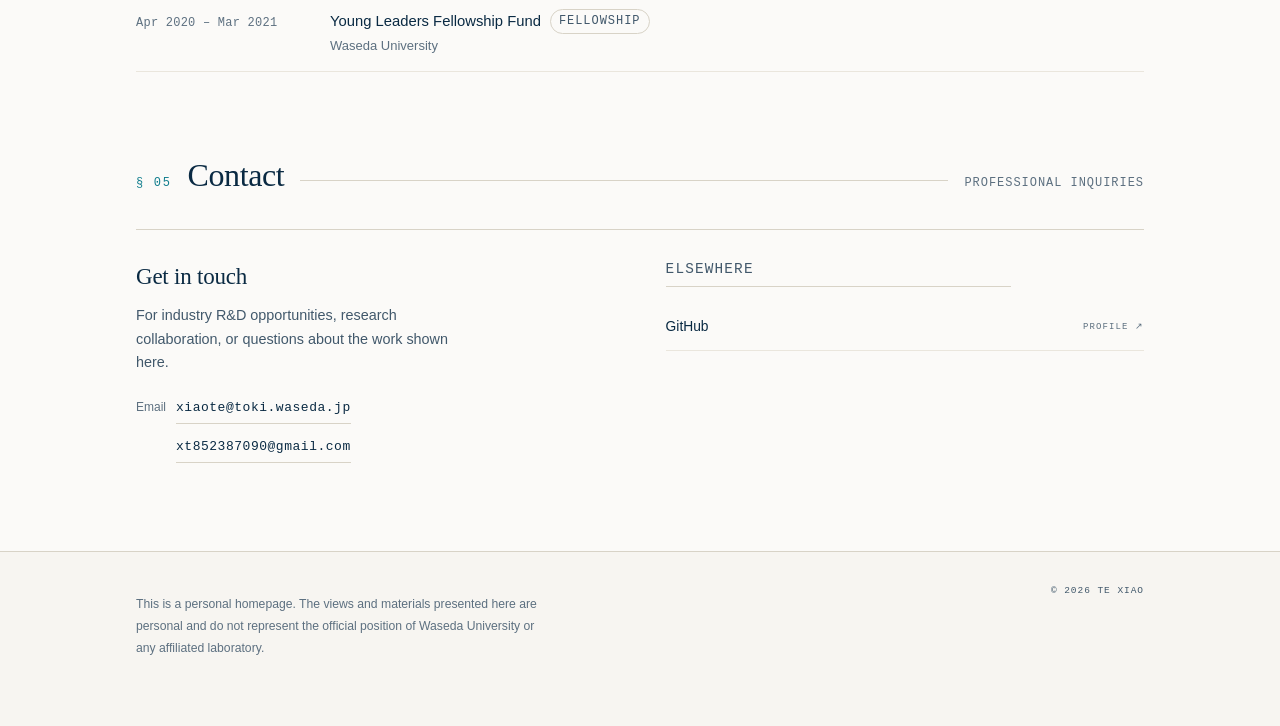
==== commit 8d1f6a3e: "Publish Te Xiao research website Phase B" ====
--- a/index.html
+++ b/index.html
@@ -3,12 +3,23 @@
 <head>
 <meta charset="utf-8">
 <meta name="viewport" content="width=device-width, initial-scale=1">
-<title>Te Xiao — Biomedical Sensors &amp; Engineering</title>
-<meta name="description" content="Personal homepage of Te Xiao — biomedical sensors, smart contact lenses, flexible electronics, and wireless sensing. Not an official Waseda University page.">
-<!-- PHASE 1 ONLY: keep the site out of search indexes while content is still
-     being completed. This is not access control — the site is public. Remove
-     this line in Phase 3 once the content is final. -->
-<meta name="robots" content="noindex">
+<title>Te Xiao | Flexible Biosensors &amp; Wireless Sensing</title>
+<meta name="description" content="Personal research website of Te Xiao at Waseda University, focusing on flexible biosensors, smart contact lenses, and wireless sensing systems.">
+<link rel="canonical" href="https://xt-waseda.github.io/">
+<meta property="og:title" content="Te Xiao | Flexible Biosensors &amp; Wireless Sensing">
+<meta property="og:description" content="Personal research website of Te Xiao at Waseda University, focusing on flexible biosensors, smart contact lenses, and wireless sensing systems.">
+<meta property="og:type" content="website">
+<meta property="og:url" content="https://xt-waseda.github.io/">
+<meta property="og:image" content="https://xt-waseda.github.io/assets/images/te-xiao-portrait.jpg">
+<meta property="og:image:type" content="image/jpeg">
+<meta property="og:image:width" content="540">
+<meta property="og:image:height" content="720">
+<meta property="og:image:alt" content="Portrait of Te Xiao">
+<meta name="twitter:card" content="summary">
+<meta name="twitter:title" content="Te Xiao | Flexible Biosensors &amp; Wireless Sensing">
+<meta name="twitter:description" content="Personal research website of Te Xiao at Waseda University, focusing on flexible biosensors, smart contact lenses, and wireless sensing systems.">
+<meta name="twitter:image" content="https://xt-waseda.github.io/assets/images/te-xiao-portrait.jpg">
+<meta name="twitter:image:alt" content="Portrait of Te Xiao">
 <meta name="theme-color" content="#08243B">
 <link rel="icon" href="data:image/svg+xml,%3Csvg xmlns='http://www.w3.org/2000/svg' viewBox='0 0 64 64'%3E%3Crect width='64' height='64' fill='%2308243B'/%3E%3Ctext x='32' y='45' font-family='Georgia,serif' font-size='38' fill='%23FBFAF8' text-anchor='middle'%3ET%3C/text%3E%3C/svg%3E">
 <link rel="stylesheet" href="assets/css/site.css">
@@ -21,22 +32,24 @@
   <div class="wrap nav-in">
     <a class="brand" href="#home">
       <b>Te Xiao</b>
-      <span>Biomedical Sensors</span>
+      <span data-copy="brand">Biomedical Sensors</span>
     </a>
 
-    <button class="menu-btn" id="menu-btn" aria-expanded="false" aria-controls="navlinks">MENU</button>
-
-    <nav class="navlinks" id="navlinks">
-      <a href="#home">Home</a>
-      <a href="#about">About</a>
-      <a href="#projects">Projects</a>
-      <a href="#publications">Publications</a>
-      <a href="#activities">Activities &amp; Awards</a>
-      <a href="#contact">Contact</a>
+    <button class="menu-btn" id="menu-btn" type="button" data-copy="menu" aria-expanded="false" aria-controls="navlinks">MENU</button>
+
+    <nav class="navlinks" id="navlinks" aria-label="Main navigation" data-label="nav">
+      <a href="#home" data-copy="home">Home</a>
+      <a href="#about" data-copy="about">About</a>
+      <a href="#projects" data-copy="research">Research</a>
+      <a href="#publications" data-copy="publications">Publications</a>
+      <a href="#activities" data-copy="activities">Activities &amp; Awards</a>
+      <a href="#contact" data-copy="contact">Contact</a>
     </nav>
 
-    <div class="lang" aria-label="Language">
-      <b title="English">EN</b><span aria-disabled="true" title="Not published yet">中文</span><span aria-disabled="true" title="Not published yet">日本語</span>
+    <div class="lang" role="group" aria-label="Site language" data-label="language">
+      <button type="button" lang="en" data-locale="en" aria-pressed="true" aria-label="English">EN</button>
+      <button type="button" lang="zh-Hans" data-locale="zh-Hans" aria-pressed="false">中文</button>
+      <button type="button" lang="ja" data-locale="ja" aria-pressed="false">日本語</button>
     </div>
   </div>
 </header>
@@ -44,24 +57,21 @@
 <!-- ============ UNIVERSITY BANNER ============ -->
 <section class="banner">
   <div class="wrap banner-inner">
-    <p class="eyebrow">Waseda University · Engineering R&amp;D</p>
+    <p class="eyebrow" data-copy="eyebrow">Waseda University · Bioelectronics</p>
     <h1>Te Xiao</h1>
-    <p class="sub">Biomedical sensors, smart contact lenses, and wireless readout systems.</p>
-    <span class="disc"><i></i>Personal website — not an official Waseda University page</span>
-  </div>
-
-  <span class="banner-credit" id="banner-credit"></span>
+    <p class="sub">Medical-device R&amp;D, flexible biosensors, and wireless sensing.</p>
+  </div>
 </section>
 
 <!-- ============ HOME / INTRO ============ -->
 <section class="intro wrap">
   <div class="intro-grid">
     <div class="portrait">
-      <div class="ph"><b>Portrait</b></div>
+      <div class="ph"><b data-copy="portrait">Portrait</b></div>
     </div>
 
     <div class="intro-body">
-      <p class="kicker">Research profile</p>
+      <p class="kicker" data-copy="portfolio">Research &amp; Engineering Portfolio</p>
       <h2 id="intro-headline">From Flexible Sensors to Wireless Biomedical Systems.</h2>
 
       <div id="intro-text">
@@ -69,8 +79,8 @@
       </div>
 
       <div class="intro-actions">
-        <a class="btn p" href="#projects">View projects <span class="ar">→</span></a>
-        <a class="btn s" href="#contact">Contact</a>
+        <a class="btn p" href="#projects"><span data-copy="viewResearch">View research</span> <span class="ar">→</span></a>
+        <a class="btn s" href="#contact" data-copy="contact">Contact</a>
       </div>
     </div>
   </div>
@@ -82,80 +92,89 @@
 <section class="section wrap" id="about">
   <div class="sec-head reveal">
     <span class="num">§ 01</span>
-    <h2>About</h2>
-    <span class="rule"></span>
-    <span class="aside">Education &amp; research background</span>
+    <h2 data-copy="about">About</h2>
+    <span class="rule"></span>
+    <span class="aside" data-copy="educationBackground">Education &amp; research background</span>
   </div>
 
   <div class="about-grid">
-    <div class="about-paras reveal" id="about-paras"></div>
+    <div class="reveal">
+      <div class="about-paras" id="about-paras"></div>
+      <p class="about-affiliation"><span data-copy="researchGroupLabel">Research Group: </span><a href="https://miyake.w.waseda.jp/" target="_blank" rel="noopener noreferrer"><span data-copy="researchGroupName">Miyake Research Group</span> <span aria-hidden="true">↗</span></a></p>
+    </div>
 
     <div class="reveal">
       <div class="side-block">
-        <p class="side-title">Education</p>
+        <p class="side-title" data-copy="education">Education</p>
         <ul class="edu" id="about-education"></ul>
       </div>
-      <div class="side-block">
-        <p class="side-title">Research interests</p>
-        <div class="interests" id="about-interests"></div>
-      </div>
-    </div>
-  </div>
-</section>
-
-<!-- ============ PROJECTS ============ -->
+    </div>
+  </div>
+
+  <div class="sub-block reveal" id="technical-skills">
+    <div class="sub-title"><h3 data-copy="skills">Technical Skills</h3></div>
+    <dl class="skills" id="about-skills"></dl>
+  </div>
+</section>
+
+<!-- ============ RESEARCH ============ -->
 <section class="section wrap" id="projects">
   <div class="sec-head reveal">
     <span class="num">§ 02</span>
-    <h2>Projects</h2>
-    <span class="rule"></span>
-    <span class="aside">One program · three layers</span>
-  </div>
-
-  <div class="cards" id="projects-grid"></div>
-
-  <!-- technical thread that ties the three cards together (content/projects.json → thread) -->
-  <div class="thread reveal" id="projects-thread"></div>
+    <h2 data-copy="research">Research</h2>
+    <span class="rule"></span>
+    <span class="aside" data-copy="deviceRD">Biomedical device R&amp;D</span>
+  </div>
+
+  <ol class="research-list" id="research-list"></ol>
 </section>
 
 <!-- ============ PUBLICATIONS ============ -->
 <section class="section wrap" id="publications">
   <div class="sec-head reveal">
     <span class="num">§ 03</span>
-    <h2>Publications</h2>
-    <span class="rule"></span>
-    <span class="aside">Peer-reviewed work</span>
-  </div>
-
+    <h2 data-copy="publications">Publications</h2>
+    <span class="rule"></span>
+    <span class="aside" data-copy="journalArticles">Journal articles</span>
+  </div>
+
+  <div class="reference-controls">
+    <div class="more-row" hidden>
+      <button class="more-btn" id="pub-toggle" type="button"
+              aria-expanded="false" aria-controls="pubs-list">View all publications (5)</button>
+    </div>
+  </div>
   <ol class="pubs reveal" id="pubs-list"></ol>
+  <p class="pub-footnote" id="pub-equal-note" hidden></p>
 </section>
 
 <!-- ============ ACTIVITIES & AWARDS ============ -->
 <section class="section wrap" id="activities">
   <div class="sec-head reveal">
     <span class="num">§ 04</span>
-    <h2>Activities &amp; Awards</h2>
-    <span class="rule"></span>
-    <span class="aside">Reverse chronological</span>
-  </div>
-
-  <div class="sub-block reveal">
+    <h2 data-copy="activities">Activities &amp; Awards</h2>
+    <span class="rule"></span>
+    <span class="aside" data-copy="chronological">Reverse chronological</span>
+  </div>
+
+  <div class="sub-block reveal" id="conferences">
     <div class="sub-title">
-      <h3>Activities</h3>
-      <span class="count">Conferences · Events · Research · News</span>
+      <h3 data-copy="conferences">Conference Contributions</h3>
+      <span class="count" data-copy="researchPresentations">Research presentations</span>
+    </div>
+    <div class="reference-controls">
+      <div class="more-row" hidden>
+        <button class="more-btn" id="act-toggle" type="button"
+                aria-expanded="false" aria-controls="activities-list">View all conference presentations</button>
+      </div>
     </div>
     <div class="tl" id="activities-list"></div>
-
-    <div class="more-row" id="act-more">
-      <button class="more-btn" id="act-toggle" type="button"
-              aria-expanded="false" aria-controls="activities-list">View all activities</button>
-    </div>
-  </div>
-
-  <div class="sub-block reveal">
+  </div>
+
+  <div class="sub-block reveal" id="awards">
     <div class="sub-title">
-      <h3>Awards &amp; Scholarships</h3>
-      <span class="count">Honours</span>
+      <h3 data-copy="awards">Awards &amp; Scholarships</h3>
+      <span class="count" data-copy="honours">Honours</span>
     </div>
     <ul class="awards" id="awards-list"></ul>
   </div>
@@ -165,18 +184,19 @@
 <section class="section wrap" id="contact">
   <div class="sec-head reveal">
     <span class="num">§ 05</span>
-    <h2>Contact</h2>
-    <span class="rule"></span>
-    <span class="aside">Direct contact to be added</span>
+    <h2 data-copy="contact">Contact</h2>
+    <span class="rule"></span>
+    <span class="aside" data-copy="inquiries">Professional inquiries</span>
   </div>
 
   <div class="contact reveal">
     <div>
-      <h3>Get in touch</h3>
-      <p>For research collaboration, device prototyping, or questions about the work shown here.</p>
-      <div id="contact-email"><a class="mailto">Loading…</a></div>    </div>
+      <h3 data-copy="getInTouch">Get in touch</h3>
+      <p data-copy="contactIntro">For industry R&amp;D opportunities, research collaboration, or questions about the work shown here.</p>
+      <div class="contact-methods" id="contact-methods"></div>
+    </div>
     <div>
-      <p class="side-title">Elsewhere</p>
+      <p class="side-title" data-copy="elsewhere">Elsewhere</p>
       <ul class="links" id="contact-links"></ul>
     </div>
   </div>
@@ -191,7 +211,6 @@
     </p>
     <div class="r">
       <b id="foot-copy">© 2026 Te Xiao</b>
-      <span id="foot-built">Plain HTML / CSS / JavaScript · hosted on GitHub Pages</span>
     </div>
   </div>
 </footer>
--- a/assets/css/site.css
+++ b/assets/css/site.css
@@ -6,10 +6,10 @@
 
 :root{
   --paper:#FBFAF8;
-  --card:#FFFFFF;
   --ink:#0A2A43;
   --ink2:#41586B;
   --ink3:#7A8B99;
+  --muted-text:#5D7080;
   --rule:#D8D3C7;
   --rule2:#EAE6DD;
   --plate:#F2F0EA;
@@ -22,9 +22,20 @@
   --r:14px;
   --r-sm:9px;
 
-  --serif:"Iowan Old Style","Palatino Linotype",Palatino,"Book Antiqua",Georgia,serif;
-  --sans:-apple-system,BlinkMacSystemFont,"Helvetica Neue","Segoe UI",Arial,sans-serif;
-  --mono:ui-monospace,"SF Mono",Menlo,Consolas,"Liberation Mono",monospace;
+  --cjk:"PingFang SC","Microsoft YaHei","Noto Sans CJK SC","Noto Sans SC";
+  --serif:"Iowan Old Style","Palatino Linotype",Palatino,"Baskerville","Book Antiqua",Georgia,var(--cjk),serif;
+  --sans:-apple-system,BlinkMacSystemFont,"Helvetica Neue","Segoe UI",Arial,var(--cjk),sans-serif;
+  --mono:"SFMono-Regular","SF Mono",Menlo,Consolas,"Liberation Mono",var(--cjk),monospace;
+  --tracking-nav:.05em;
+  --tracking-label:.08em;
+  --tracking-tag:.04em;
+
+  --text-body:16px;
+  --text-small:13px;
+  --text-section:clamp(25px,2.6vw,32px);
+  --text-research:clamp(20px,2vw,23px);
+  --text-reference:clamp(16px,1.6vw,18px);
+  --leading-body:1.65;
 
   --wrap:1120px;
   --gutter:clamp(20px,4.5vw,56px);
@@ -32,11 +43,20 @@
   --overlap:clamp(46px,6vw,74px);   /* how far the portrait rises into the banner */
 }
 
+:root:lang(ja){
+  --cjk:"Hiragino Kaku Gothic ProN","Hiragino Sans","Yu Gothic",Meiryo,"Noto Sans CJK JP","Noto Sans JP";
+}
+:root:is(:lang(zh),:lang(ja)){
+  --tracking-nav:0;
+  --tracking-label:0;
+  --tracking-tag:0;
+}
+
 *{box-sizing:border-box}
-html{scroll-behavior:smooth;-webkit-text-size-adjust:100%;scroll-padding-top:calc(var(--nav-h) + 16px)}
+html{scroll-behavior:smooth;-webkit-text-size-adjust:100%;scroll-padding-top:calc(var(--nav-offset,var(--nav-h)) + 16px)}
 body{
   margin:0;background:var(--paper);color:var(--ink);
-  font-family:var(--sans);font-size:16px;line-height:1.64;
+  font-family:var(--sans);font-size:var(--text-body);line-height:var(--leading-body);
   -webkit-font-smoothing:antialiased;
 }
 img{max-width:100%;display:block}
@@ -50,7 +70,7 @@
 
 /* ---------- shared atoms ---------- */
 .kicker{
-  font:400 10.5px/1 var(--mono);letter-spacing:.2em;text-transform:uppercase;
+  font:400 10.5px/1 var(--mono);letter-spacing:var(--tracking-label);text-transform:uppercase;
   color:var(--accent);margin:0 0 18px;
 }
 .chip{
@@ -67,7 +87,7 @@
 .btn{
   display:inline-flex;align-items:center;gap:9px;
   padding:13px 22px;border-radius:var(--r-sm);border:1px solid transparent;
-  font:500 11.5px/1 var(--mono);letter-spacing:.13em;text-transform:uppercase;
+  font:500 12px/1.25 var(--mono);letter-spacing:var(--tracking-nav);text-transform:uppercase;
   cursor:pointer;transition:transform .28s cubic-bezier(.22,.61,.36,1),box-shadow .28s,background .28s,border-color .28s;
 }
 .btn.p{background:var(--ink);color:#fff}
@@ -79,6 +99,7 @@
 
 /* ---------- top navigation ---------- */
 .nav{
+  --muted-text:#586B7B;
   position:sticky;top:0;z-index:60;
   background:rgba(251,250,248,.94);
   backdrop-filter:saturate(180%) blur(14px);
@@ -86,18 +107,18 @@
 }
 .nav-in{
   display:flex;align-items:center;gap:clamp(16px,3vw,34px);
-  height:var(--nav-h);position:relative;
-}
-.brand{display:block;line-height:1.1}
-.brand b{font-family:var(--serif);font-size:16.5px;font-weight:400;letter-spacing:.005em;display:block}
+  min-height:var(--nav-h);position:relative;flex-wrap:wrap;row-gap:4px;
+}
+.brand{display:block;line-height:1.1;overflow-wrap:anywhere}
+.brand b{font-family:var(--serif);font-size:23px;font-weight:400;letter-spacing:.005em;display:block}
 .brand span{
   display:block;margin-top:3px;
-  font:400 8px/1 var(--mono);letter-spacing:.24em;text-transform:uppercase;color:var(--ink3);
-}
-.navlinks{display:flex;align-items:center;gap:clamp(14px,2.2vw,26px);margin-left:auto}
+  font:400 12px/1 var(--mono);letter-spacing:.12em;text-transform:uppercase;color:var(--muted-text);
+}
+.navlinks{display:flex;align-items:center;flex-wrap:wrap;min-width:0;gap:clamp(14px,2.2vw,26px);margin-left:auto}
 .navlinks a{
-  position:relative;padding:6px 0;
-  font:400 10px/1 var(--mono);letter-spacing:.14em;text-transform:uppercase;color:var(--ink2);
+  position:relative;padding:6px 0;overflow-wrap:anywhere;
+  font:500 14px/1 var(--mono);letter-spacing:var(--tracking-nav);text-transform:uppercase;color:var(--ink2);
   transition:color .24s;
 }
 .navlinks a::after{
@@ -108,22 +129,28 @@
 .navlinks a:hover::after,.navlinks a.active::after{transform:scaleX(1)}
 .navlinks a.active{color:var(--ink)}
 .lang{
-  display:flex;align-items:center;gap:8px;padding-left:clamp(14px,2vw,22px);
-  border-left:1px solid var(--rule);
-  font:400 9.5px/1 var(--mono);letter-spacing:.1em;color:var(--ink3);
-}
-.lang b{color:var(--ink);font-weight:500}
-.lang span{opacity:.55}
+  display:flex;align-items:center;border-left:1px solid var(--rule);
+  font:400 13px/1 var(--mono);letter-spacing:.1em;color:var(--muted-text);
+}
+.lang button{
+  border:0;background:transparent;color:inherit;font:inherit;padding:6px 8px;
+  min-width:24px;min-height:28px;white-space:nowrap;cursor:pointer;line-height:1.3;
+}
+.lang button + button{border-left:1px solid var(--rule)}
+.lang button[aria-pressed="true"]{color:var(--ink);font-weight:700}
+.lang button:hover{color:var(--accent-2)}
+.lang button:focus-visible{outline:2px solid var(--accent);outline-offset:-2px}
+.conference-link:focus-visible{outline:2px solid var(--accent);outline-offset:2px}
 .menu-btn{
-  display:none;margin-left:auto;width:38px;height:34px;
+  display:none;margin-left:auto;min-width:38px;min-height:34px;padding-inline:6px;white-space:nowrap;
   align-items:center;justify-content:center;
   background:#fff;border:1px solid var(--rule);border-radius:var(--r-sm);
-  font:400 11px/1 var(--mono);letter-spacing:.1em;color:var(--ink);cursor:pointer;
+  font:500 12px/1.25 var(--mono);letter-spacing:var(--tracking-nav);color:var(--ink);cursor:pointer;
 }
 
 /* ---------- university banner ---------- */
 /* --scrim is the flat navy veil laid over the photo; the gradient on top of it
-   keeps the headline and the disclaimer readable at both ends of the banner. */
+   keeps the headline readable at both ends of the banner. */
 .banner{
   --scrim:.14;
   position:relative;isolation:isolate;overflow:hidden;
@@ -154,14 +181,6 @@
   background-image:
     linear-gradient(180deg,rgba(8,36,59,.34) 0%,rgba(8,36,59,.20) 40%,rgba(8,36,59,.72) 100%);
 }
-.banner-ph{
-  position:absolute;z-index:1;right:clamp(20px,4.5vw,56px);top:clamp(22px,4vw,44px);
-  text-align:right;color:rgba(255,255,255,.5);
-  font:400 9px/1.9 var(--mono);letter-spacing:.18em;text-transform:uppercase;
-  border:1px dashed rgba(255,255,255,.24);padding:10px 13px;border-radius:var(--r-sm);
-}
-.banner-ph b{display:block;color:rgba(255,255,255,.78);letter-spacing:.2em;font-weight:400}
-.banner.has-image .banner-ph{display:none}
 .banner-inner{
   position:relative;z-index:2;width:100%;
   padding-top:clamp(40px,6vw,72px);
@@ -170,32 +189,18 @@
 .banner h1{
   font-family:var(--serif);font-weight:400;
   font-size:clamp(40px,7vw,82px);line-height:1;letter-spacing:-.02em;
-  color:#fff;margin:14px 0 14px;
+  color:#E8F1F7;margin:14px 0 14px;
 }
 .banner .sub{
   color:rgba(255,255,255,.8);font-size:clamp(14.5px,1.6vw,17.5px);
-  max-width:44ch;margin:0 0 26px;line-height:1.55;
+  max-width:44ch;margin:0;line-height:1.55;
 }
 .banner .eyebrow{
-  font:400 9.5px/1 var(--mono);letter-spacing:.22em;text-transform:uppercase;
+  font:400 12px/1.3 var(--mono);letter-spacing:var(--tracking-label);text-transform:uppercase;
   color:rgba(255,255,255,.72);margin:0;
 }
-.banner .disc{
-  display:inline-flex;align-items:flex-start;gap:8px;margin-top:4px;
-  font:400 9.5px/1.55 var(--mono);letter-spacing:.1em;text-transform:uppercase;
-  color:rgba(255,255,255,.62);
-}
-.banner .disc i{width:5px;height:5px;border-radius:50%;background:#7FD8E4;display:block;flex:0 0 auto;margin-top:.55em}
-.banner-credit{
-  position:absolute;z-index:2;right:clamp(20px,4.5vw,56px);bottom:14px;
-  max-width:44ch;text-align:right;
-  font:400 8.5px/1.6 var(--mono);letter-spacing:.13em;text-transform:uppercase;
-  color:rgba(255,255,255,.52);pointer-events:none;
-}
-.banner-credit:empty{display:none}
-
 /* ---------- intro (portrait overlaps banner) ---------- */
-.intro{padding-bottom:clamp(34px,4vw,48px)}
+.intro{padding-bottom:clamp(4px,1.5vw,18px)}
 .intro-grid{
   display:grid;grid-template-columns:196px 1fr;
   gap:clamp(24px,4vw,52px);align-items:start;
@@ -211,7 +216,7 @@
 .portrait .ph{
   position:absolute;inset:0;display:grid;place-content:center;gap:5px;text-align:center;
   background:repeating-linear-gradient(-45deg,transparent 0 10px,rgba(10,42,67,.05) 10px 11px);
-  font:400 8px/1.9 var(--mono);letter-spacing:.18em;text-transform:uppercase;color:var(--ink3);
+  font:400 8px/1.9 var(--mono);letter-spacing:.18em;text-transform:uppercase;color:var(--muted-text);
 }
 .portrait .ph b{display:block;font-weight:400;color:var(--ink2);letter-spacing:.2em}
 .portrait.has-image .ph{display:none}
@@ -221,186 +226,175 @@
   font-family:var(--serif);font-weight:400;font-size:clamp(21px,2.3vw,27px);
   line-height:1.28;letter-spacing:-.01em;margin:0 0 16px;max-width:30ch;
 }
-.intro-body p{color:var(--ink2);font-size:15.6px;margin:0 0 14px;max-width:62ch}
-.intro-body p:last-of-type{margin-bottom:24px}
+#intro-text p{color:var(--ink2);font-size:var(--text-body);margin:0 0 22px;max-width:62ch}
 .intro-actions{display:flex;flex-wrap:wrap;gap:10px}
 
 /* ---------- facts strip ---------- */
 .facts{
-  display:grid;grid-template-columns:repeat(4,1fr);
+  display:grid;grid-template-columns:repeat(4,minmax(0,1fr));
   border-top:1px solid var(--rule);border-bottom:1px solid var(--rule);
   margin-top:clamp(30px,4vw,44px);
 }
-.facts div{padding:20px 20px 20px 0;border-right:1px solid var(--rule2)}
+.facts div{min-width:0;padding:clamp(16px,2vw,22px) clamp(14px,2vw,24px);border-right:1px solid var(--rule2)}
 .facts div:last-child{border-right:0}
 .facts dt{
-  font:400 9px/1 var(--mono);letter-spacing:.18em;text-transform:uppercase;
-  color:var(--ink3);margin-bottom:8px;
-}
-.facts dd{margin:0;font-size:14.4px;line-height:1.4;color:var(--ink)}
-.facts dd small{display:block;font-size:11.8px;color:var(--ink3);margin-top:3px}
+  font:400 13px/1.35 var(--mono);letter-spacing:var(--tracking-label);text-transform:uppercase;
+  color:var(--ink2);margin-bottom:6px;overflow-wrap:anywhere;
+}
+.facts dd{margin:0;font-size:15px;line-height:1.45;color:var(--ink)}
+.facts dd small{display:block;font-size:var(--text-small);line-height:1.45;color:var(--ink2);margin-top:4px}
 
 /* ---------- section frame ---------- */
-.section{margin-top:clamp(66px,8vw,104px)}
+.section{margin-top:clamp(56px,6.5vw,88px)}
 .sec-head{display:flex;align-items:baseline;gap:16px;margin-bottom:clamp(24px,3vw,34px)}
-.sec-head .num{font:400 10px/1 var(--mono);letter-spacing:.14em;color:var(--accent);flex:0 0 auto}
+.sec-head .num{font:400 12px/1 var(--mono);letter-spacing:.14em;color:var(--accent);flex:0 0 auto}
 .sec-head h2{
-  font-family:var(--serif);font-weight:400;font-size:clamp(23px,2.6vw,31px);
+  font-family:var(--serif);font-weight:400;font-size:var(--text-section);line-height:1.25;
   letter-spacing:-.012em;margin:0;white-space:nowrap;
 }
 .sec-head .rule{flex:1;height:1px;background:var(--rule);transform:translateY(-5px)}
 .sec-head .aside{
-  font:400 9px/1.7 var(--mono);letter-spacing:.13em;text-transform:uppercase;
-  color:var(--ink3);text-align:right;flex:0 0 auto;
-}
-
-/* ---------- project cards ---------- */
-.cards{display:grid;grid-template-columns:repeat(3,1fr);gap:18px}
-.card{
-  display:flex;flex-direction:column;background:var(--card);
-  border:1px solid var(--rule2);border-radius:var(--r);overflow:hidden;
-  transition:transform .34s cubic-bezier(.22,.61,.36,1),box-shadow .34s,border-color .34s;
-}
-.card:hover{transform:translateY(-3px);box-shadow:var(--shadow-m);border-color:var(--rule)}
-.card .thumb{
-  position:relative;aspect-ratio:16/10;background:var(--plate);overflow:hidden;
-  border-bottom:1px solid var(--rule2);
-}
-.card .thumb img{width:100%;height:100%;object-fit:cover}
-.card .thumb .ph{
-  position:absolute;inset:0;display:grid;place-content:center;gap:4px;text-align:center;
-  background:repeating-linear-gradient(-45deg,transparent 0 11px,rgba(10,42,67,.045) 11px 12px);
-  font:400 8px/1.9 var(--mono);letter-spacing:.18em;text-transform:uppercase;color:var(--ink3);
-}
-.card .thumb .ph b{font-weight:400;color:var(--ink2);letter-spacing:.2em}
-.card.has-image .thumb .ph{display:none}
-.card-body{padding:19px 20px 22px;display:flex;flex-direction:column;flex:1}
-.card-body .k{font:400 9px/1 var(--mono);letter-spacing:.16em;text-transform:uppercase;color:var(--accent);margin-bottom:10px}
-.card-body h3{
-  font-family:var(--serif);font-weight:400;font-size:18px;line-height:1.3;
-  letter-spacing:-.008em;margin:0 0 9px;
-}
-.card-body p{font-size:13.8px;line-height:1.6;color:var(--ink2);margin:0 0 16px}
-.card-body .tags{display:flex;flex-wrap:wrap;gap:5px;margin-top:auto}
-.card-body .tags span{
-  font:400 8.5px/1 var(--mono);letter-spacing:.1em;text-transform:uppercase;
+  font:400 12px/1.7 var(--mono);letter-spacing:var(--tracking-label);text-transform:uppercase;
+  color:var(--muted-text);text-align:right;flex:0 0 auto;
+}
+
+/* ---------- research ---------- */
+.research-list{list-style:none;margin:0;padding:0;border-top:1px solid var(--rule);counter-reset:research}
+.research-item{
+  counter-increment:research;display:grid;grid-template-columns:52px minmax(0,1fr);
+  gap:18px;align-items:baseline;padding:clamp(22px,2.6vw,30px) 0;border-bottom:1px solid var(--rule2);
+}
+.research-item::before{
+  content:"[" counter(research,decimal-leading-zero) "]";
+  font:400 10px/1 var(--mono);color:var(--accent);letter-spacing:.06em;
+}
+.research-item h3{
+  font:400 var(--text-research)/1.3 var(--serif);
+  letter-spacing:-.008em;margin:0 0 12px;
+}
+.research-item p{max-width:72ch;font-size:var(--text-body);line-height:var(--leading-body);color:var(--ink2);margin:0 0 11px}
+.research-tags,.research-links{display:flex;flex-wrap:wrap;list-style:none;padding:0}
+.research-tags{gap:6px 8px;margin:14px 0 0}
+.research-tags li{
+  font:400 10px/1.35 var(--mono);letter-spacing:var(--tracking-tag);
   color:var(--ink2);border:1px solid var(--rule2);background:#FDFCFA;padding:5px 7px;border-radius:4px;
 }
-
-/* ---------- program thread (ties the three project cards together) ---------- */
-.thread{
-  margin-top:22px;padding-top:18px;border-top:1px solid var(--rule);
-  display:grid;grid-template-columns:auto minmax(0,1fr);
-  gap:10px clamp(18px,3vw,36px);align-items:start;
-}
-.thread-label{
-  font:400 9px/1.9 var(--mono);letter-spacing:.18em;text-transform:uppercase;
-  color:var(--accent);white-space:nowrap;
-}
-.thread-chain{display:flex;flex-wrap:wrap;align-items:center;gap:8px}
-.thread-chain .step{
-  display:inline-flex;align-items:center;gap:8px;
-  font:400 9.5px/1 var(--mono);letter-spacing:.1em;text-transform:uppercase;color:var(--ink2);
-  border:1px solid var(--rule2);background:#fff;padding:7px 10px;border-radius:4px;
-}
-.thread-chain .step b{font-weight:400;color:var(--accent);letter-spacing:.04em}
-.thread-chain .ar{font:400 10px/1 var(--mono);color:var(--ink3)}
-.thread-note{
-  grid-column:2;margin:0;max-width:70ch;
-  font-size:13.4px;line-height:1.62;color:var(--ink2);
-}
+.research-links{gap:5px 16px;margin:12px 0 0;font-size:var(--text-small);line-height:1.55}
+.research-links a{color:var(--accent-2)}
+.research-links a:hover,.research-links a:focus-visible{text-decoration:underline;text-underline-offset:.18em}
 
 /* ---------- show-more control ---------- */
 .more-row{display:flex;justify-content:center;margin-top:20px}
 .more-btn{
   display:inline-flex;align-items:center;gap:9px;
-  padding:12px 20px;border-radius:var(--r-sm);border:1px solid var(--rule);
+  max-width:100%;overflow-wrap:anywhere;padding:12px 20px;border-radius:var(--r-sm);border:1px solid var(--rule);
   background:#fff;color:var(--ink);cursor:pointer;
-  font:500 10.5px/1 var(--mono);letter-spacing:.13em;text-transform:uppercase;
+  font:500 12px/1.25 var(--mono);letter-spacing:var(--tracking-nav);text-transform:uppercase;
   transition:border-color .28s,box-shadow .28s,transform .28s;
 }
 .more-btn:hover{border-color:var(--ink3);transform:translateY(-1px);box-shadow:var(--shadow-s)}
-.more-btn .cnt{color:var(--accent);letter-spacing:.04em}
-.more-btn .car{display:inline-block;transition:transform .3s;color:var(--ink3)}
+.more-btn:focus-visible{outline:2px solid var(--accent);outline-offset:3px}
+.more-btn .car{display:inline-block;transition:transform .3s;color:var(--muted-text)}
 .more-btn[aria-expanded="true"] .car{transform:rotate(180deg)}
-.tl-item.is-hidden{display:none}
+.more-row[hidden],.pubs li[hidden],.tl-item[hidden]{display:none}
+.reference-controls{display:flex;flex-wrap:wrap;align-items:center;justify-content:space-between;gap:10px;margin-bottom:12px}
+.reference-controls .more-row{margin:0}
 
 /* ---------- about ---------- */
 .about-grid{
-  display:grid;grid-template-columns:1.38fr 1fr;
-  gap:clamp(26px,4.5vw,64px);align-items:start;
-}
-.about-paras p{font-size:15.4px;color:var(--ink2);margin:0 0 15px;max-width:64ch}
+  display:grid;grid-template-columns:minmax(0,1fr) minmax(0,1.15fr);
+  gap:clamp(26px,4vw,48px);align-items:start;
+}
+.about-paras p{font-size:var(--text-body);color:var(--ink2);margin:0 0 13px;max-width:62ch}
 .about-paras p:last-child{margin-bottom:0}
+.about-affiliation{margin:14px 0 0;color:var(--ink2);font-size:var(--text-small);line-height:1.5}
+.about-affiliation a{color:var(--accent-2)}
+.about-affiliation a:hover,.about-affiliation a:focus-visible{text-decoration:underline}
 .side-block + .side-block{margin-top:28px}
 .side-title{
-  font:400 9px/1 var(--mono);letter-spacing:.18em;text-transform:uppercase;
-  color:var(--ink3);margin:0 0 12px;padding-bottom:10px;border-bottom:1px solid var(--rule);
-}
+  font:400 9px/1 var(--mono);letter-spacing:var(--tracking-label);text-transform:uppercase;
+  color:var(--muted-text);margin:0 0 12px;padding-bottom:10px;border-bottom:1px solid var(--rule);
+}
+.about-grid .side-title{font-size:12px}
 .edu{list-style:none;margin:0;padding:0}
-.edu li{display:grid;grid-template-columns:96px 1fr;gap:14px;padding:11px 0;border-bottom:1px solid var(--rule2)}
-.edu .y{font:400 9.5px/1.9 var(--mono);letter-spacing:.02em;color:var(--ink3)}
-.edu .t{font-size:14.2px;line-height:1.5}
-.edu .t small{display:block;color:var(--ink3);font-size:12.2px;margin-top:2px}
-.interests{display:flex;flex-wrap:wrap;gap:6px}
-.interests span{
-  border:1px solid var(--rule2);background:#fff;padding:7px 10px;border-radius:99px;
-  font:400 9px/1 var(--mono);letter-spacing:.11em;text-transform:uppercase;color:var(--ink2);
-}
+.edu li{padding:11px 0;border-bottom:1px solid var(--rule2)}
+.edu-head{display:flex;align-items:baseline;flex-wrap:wrap;justify-content:space-between;gap:2px 14px}
+.edu .y{font:400 13px/1.9 var(--mono);letter-spacing:.02em;color:var(--ink2);white-space:nowrap}
+.edu .t{font-size:15px;line-height:1.5}
+.edu-org,.edu-note{color:var(--ink2);font-size:var(--text-small);line-height:1.5;margin:3px 0 0}
+.edu-note{margin-top:4px}
+.skills{display:grid;grid-template-columns:repeat(2,minmax(0,1fr));gap:0 26px;margin:0}
+.skills div{border-top:1px solid var(--rule2);padding:12px 0}
+.skills dt{font-size:14.2px;font-weight:600;color:var(--ink)}
+.skills dd{margin:3px 0 0;font-size:15px;line-height:1.55;color:var(--ink2)}
 
 /* ---------- sub blocks (activities / awards) ---------- */
 .sub-block{margin-top:clamp(30px,4.5vw,46px)}
 .sub-block:first-of-type{margin-top:0}
+#technical-skills{margin-top:clamp(30px,4vw,44px)}
 .sub-title{display:flex;align-items:baseline;gap:12px;margin-bottom:12px;flex-wrap:wrap}
-.sub-title h3{font-family:var(--serif);font-weight:400;font-size:16.5px;margin:0;letter-spacing:-.005em}
+.sub-title h3{font-family:var(--serif);font-weight:400;font-size:var(--text-research);margin:0;letter-spacing:-.005em}
 .sub-title .count{
-  font:400 8.5px/1 var(--mono);letter-spacing:.14em;text-transform:uppercase;color:var(--ink3);
+  font:400 8.5px/1 var(--mono);letter-spacing:var(--tracking-label);text-transform:uppercase;color:var(--muted-text);
 }
 
 /* ---------- publications ---------- */
 .pubs{list-style:none;margin:0;padding:0;border-top:1px solid var(--rule);counter-reset:p}
 .pubs li{
-  counter-increment:p;display:grid;grid-template-columns:52px minmax(0,1fr) 228px;
-  gap:18px;align-items:baseline;padding:19px 0;border-bottom:1px solid var(--rule2);
+  counter-increment:p;display:grid;grid-template-columns:52px minmax(0,1fr) minmax(176px,23%);
+  gap:18px;align-items:start;padding:21px 0;border-bottom:1px solid var(--rule2);
 }
 .pubs li::before{
   content:"[" counter(p,decimal-leading-zero) "]";
-  font:400 10px/1 var(--mono);color:var(--accent);letter-spacing:.06em;
-}
-.pub-t{font-size:15.2px;line-height:1.5}
+  font:400 10px/1.5 var(--mono);color:var(--accent);letter-spacing:.06em;margin-top:5px;
+}
+.pub-main{display:flex;align-items:flex-start;gap:14px;min-width:0}
+.pub-thumb:empty{display:none}
+.pub-thumb{flex:none}
+.pub-thumb img{
+  display:block;width:104px;aspect-ratio:4/3;object-fit:contain;
+  background:var(--plate);border:1px solid var(--rule2);border-radius:var(--r-sm);
+}
+.pub-t{min-width:0;overflow-wrap:anywhere;font-size:var(--text-reference);line-height:1.4}
 .pub-t em{font-style:normal;color:var(--ink2)}
 .pub-link{color:inherit;text-decoration:none;border-bottom:1px solid transparent;transition:border-color .2s,color .2s}
 .pub-link:hover{color:var(--accent-2);border-bottom-color:var(--accent)}
-.pub-a{display:block;margin-top:4px;font-size:12.4px;color:var(--ink3)}
+.pub-a{display:block;margin-top:5px;font-size:14px;line-height:1.55;color:var(--ink2)}
+.pub-a strong{color:var(--ink)}
+.pub-a sup,.pub-footnote{color:var(--ink2)}
+.pub-footnote{font-size:var(--text-small);margin:12px 0 0}
 .pub-v{
-  font:400 9.5px/1.7 var(--mono);letter-spacing:.1em;text-transform:uppercase;
-  color:var(--ink3);text-align:right;white-space:normal;overflow-wrap:break-word;
-}
+  font:400 var(--text-small)/1.5 var(--sans);
+  color:var(--ink2);text-align:left;white-space:normal;overflow-wrap:break-word;
+}
+.pub-status{color:var(--accent-2)}
+.pub-v .pub-doi{display:inline-block;margin-top:5px}
 .pub-doi{color:var(--accent);text-decoration:none;border-bottom:1px solid var(--rule)}
 .pub-doi:hover{color:var(--accent-2);border-bottom-color:var(--accent)}
 
 /* ---------- activities timeline ---------- */
 .tl{border-top:1px solid var(--rule)}
 .tl-item{
-  display:grid;grid-template-columns:104px 1fr;gap:clamp(14px,3vw,34px);
-  padding:21px 0;border-bottom:1px solid var(--rule2);
+  display:grid;grid-template-columns:52px minmax(0,1fr);gap:18px;
+  padding:19px 0;border-bottom:1px solid var(--rule2);
 }
 .tl-date{
-  font:400 10px/1.9 var(--mono);letter-spacing:.1em;text-transform:uppercase;
-  color:var(--ink3);padding-top:3px;
+  font:400 var(--text-small)/1.45 var(--mono);color:var(--ink2);
+}
+.tl-event{
+  color:var(--accent-2);font-size:var(--text-small);font-weight:600;
+  line-height:1.45;margin:0 0 5px;overflow-wrap:anywhere;
 }
 .tl-body h3{
-  font-family:var(--serif);font-weight:400;font-size:17.5px;line-height:1.34;
-  letter-spacing:-.008em;margin:0 0 7px;
-}
-.tl-meta{display:flex;flex-wrap:wrap;align-items:center;gap:9px;margin-bottom:9px}
-.tl-meta .type{
-  font:400 8.5px/1 var(--mono);letter-spacing:.13em;text-transform:uppercase;
-  color:var(--accent);border:1px solid rgba(14,124,140,.28);background:rgba(14,124,140,.05);
-  padding:5px 8px;border-radius:99px;
-}
-.tl-meta .place{font:400 9.5px/1 var(--mono);letter-spacing:.08em;color:var(--ink3)}
-.tl-body p{font-size:13.8px;line-height:1.62;color:var(--ink2);margin:0;max-width:64ch}
+  font:400 var(--text-reference)/1.4 var(--serif);
+  letter-spacing:-.008em;margin:0 0 4px;max-width:76ch;
+}
+.tl-place{color:var(--ink2);font-size:var(--text-small);line-height:1.45;margin:0}
+.conference-link{
+  display:inline-block;margin-left:6px;color:var(--muted-text);font-size:12px;
+  line-height:1;text-decoration:none;
+}
+.conference-link:hover,.conference-link:focus-visible{color:var(--accent-2)}
 .tl-link{
   display:inline-flex;align-items:center;gap:6px;margin-top:10px;
   font:400 9.5px/1 var(--mono);letter-spacing:.12em;text-transform:uppercase;
@@ -413,15 +407,15 @@
 /* ---------- awards ---------- */
 .awards{list-style:none;margin:0;padding:0;border-top:1px solid var(--rule)}
 .awards li{
-  display:grid;grid-template-columns:104px 1fr;gap:clamp(14px,3vw,34px);
+  display:grid;grid-template-columns:minmax(10rem,max-content) minmax(0,1fr);gap:clamp(14px,3vw,34px);
   padding:15px 0;border-bottom:1px solid var(--rule2);align-items:baseline;
 }
-.awards .y{font:400 10px/1.9 var(--mono);letter-spacing:.08em;color:var(--ink3)}
+.awards .y{font:400 12px/1.6 var(--mono);letter-spacing:.02em;color:var(--muted-text)}
 .awards .t{font-size:14.8px;line-height:1.5}
-.awards .t small{display:block;color:var(--ink3);font-size:12.2px;margin-top:2px}
+.awards .t small{display:block;color:var(--muted-text);font-size:13px;margin-top:2px}
 .awards .k{
   display:inline-block;margin-left:9px;vertical-align:2px;
-  font:400 8.5px/1 var(--mono);letter-spacing:.12em;text-transform:uppercase;
+  font:400 12px/1.25 var(--mono);letter-spacing:var(--tracking-label);text-transform:uppercase;
   color:var(--ink2);border:1px solid var(--rule);padding:4px 8px;border-radius:99px;white-space:nowrap;
 }
 
@@ -448,10 +442,10 @@
   font-size:13.8px;transition:.24s;
 }
 .links a:hover{color:var(--accent-2)}
-.links a span:last-child{font:400 9px/1 var(--mono);letter-spacing:.12em;text-transform:uppercase;color:var(--ink3)}
+.links a span:last-child{font:400 9px/1 var(--mono);letter-spacing:.12em;text-transform:uppercase;color:var(--muted-text)}
 .note-line{
   display:block;width:max-content;max-width:100%;padding-bottom:5px;
-  font:400 11px/1.7 var(--mono);letter-spacing:.04em;color:var(--ink3);
+  font:400 11px/1.7 var(--mono);letter-spacing:.04em;color:var(--muted-text);
   border-bottom:1px dashed var(--rule);
 }
 
@@ -479,21 +473,21 @@
 .empty{
   border:1px dashed var(--rule);border-radius:var(--r);
   background:#fff;padding:18px 20px;
-  font:400 11.5px/1.85 var(--mono);letter-spacing:.02em;color:var(--ink3);
+  font:400 11.5px/1.85 var(--mono);letter-spacing:.02em;color:var(--muted-text);
 }
 .empty b{display:block;color:var(--ink2);font-weight:400;letter-spacing:.12em;text-transform:uppercase;font-size:9.5px;margin-bottom:6px}
 .empty code{font-family:var(--mono);color:var(--accent-2);background:rgba(14,124,140,.06);padding:1px 5px;border-radius:3px}
 
 /* ---------- footer ---------- */
 .footer{
-  margin-top:clamp(72px,9vw,112px);border-top:1px solid var(--rule);
+  margin-top:clamp(56px,7vw,88px);border-top:1px solid var(--rule);
   padding:30px 0 54px;background:#F7F5F1;
 }
 .foot{
   display:flex;flex-wrap:wrap;gap:18px 48px;justify-content:space-between;align-items:flex-start;
 }
-.foot .disc{max-width:62ch;font-size:12.2px;line-height:1.8;color:var(--ink3)}
-.foot .r{text-align:right;font:400 9.5px/1.9 var(--mono);letter-spacing:.1em;text-transform:uppercase;color:var(--ink3)}
+.foot .disc{max-width:62ch;font-size:12.2px;line-height:1.8;color:var(--muted-text)}
+.foot .r{text-align:right;font:400 9.5px/1.9 var(--mono);letter-spacing:.1em;text-transform:uppercase;color:var(--muted-text)}
 .foot .r b{display:block;color:var(--ink2);font-weight:400}
 
 /* ---------- load notice (file:// case) ---------- */
@@ -515,33 +509,44 @@
 @media (prefers-reduced-motion:reduce){
   html{scroll-behavior:auto}
   .reveal{opacity:1!important;transform:none!important;transition:none!important}
-  .btn,.card{transition:none}
-}
+  .btn{transition:none}
+}
+
+.contact-methods{display:grid;gap:9px}
+.contact-methods > div{display:flex;align-items:baseline;gap:10px;flex-wrap:wrap}
+.contact-methods p{margin:0}
+.contact-emails{display:grid;gap:8px;list-style:none;padding:0;margin:0;min-width:0}
+.contact-emails a{display:inline-block;max-width:100%;line-height:1.3;overflow-wrap:anywhere}
+.contact-label{font-size:12px;color:var(--muted-text)}
 
 /* ---------- responsive ---------- */
 @media(max-width:980px){
-  .cards{grid-template-columns:1fr 1fr}
   .about-grid{grid-template-columns:1fr;gap:30px}
-  .facts{grid-template-columns:1fr 1fr}
-  .facts div:nth-child(2){border-right:0}
-  .facts div:nth-child(1),.facts div:nth-child(2){border-bottom:1px solid var(--rule2)}
-}
-
-@media(max-width:820px){
-  :root{--nav-h:54px;--overlap:clamp(34px,7vw,46px)}
+}
+
+@media(max-width:1080px){
+  :root{--nav-h:54px}
+  .nav-in{gap:4px 10px;padding-block:5px}
+  .brand{flex:1 1 min-content;min-width:min(100%,4em)}
+  .brand b{font-size:16.5px}
+  .brand span{font-size:10px;line-height:1.25}
+  .lang{flex:none;font-size:11px;letter-spacing:0}
+  .lang button{padding-inline:5px}
   .navlinks{
     position:absolute;left:0;right:0;top:100%;
-    flex-direction:column;align-items:stretch;gap:0;margin:0;
+    flex-direction:column;flex-wrap:nowrap;align-items:stretch;gap:0;margin:0;
     background:var(--paper);border-bottom:1px solid var(--rule);
     box-shadow:var(--shadow-m);display:none;padding:6px 0 10px;
   }
   .navlinks.open{display:flex}
-  .navlinks a{padding:13px var(--gutter);font-size:10.5px}
+  .navlinks a{padding:13px var(--gutter)}
   .navlinks a::after{display:none}
   .navlinks a.active{color:var(--accent-2)}
-  .lang{display:none}
   .menu-btn{display:inline-flex}
-
+}
+
+@media(max-width:820px){
+  :root{--overlap:clamp(34px,7vw,46px)}
   .intro-grid{grid-template-columns:1fr;gap:0;margin-top:calc(-1 * clamp(38px,7vw,56px))}
   .portrait{width:124px;margin-inline:auto}
   .intro-body{padding-top:26px}
@@ -555,34 +560,40 @@
       linear-gradient(180deg,rgba(8,36,59,.14) 0%,rgba(8,36,59,.60) 38%,rgba(8,36,59,.86) 100%),
       linear-gradient(180deg,rgba(8,36,59,.34),rgba(8,36,59,.34));
   }
-  .banner-ph{display:none}
-  .banner-credit{display:none}
-
-  .thread{grid-template-columns:1fr;gap:8px}
-  .thread-note{grid-column:1}
-
-  .cards{grid-template-columns:1fr}
+
+  .facts{grid-template-columns:repeat(2,minmax(0,1fr))}
+  .facts div:nth-child(2){border-right:0}
+  .facts div:nth-child(-n+2){border-bottom:1px solid var(--rule2)}
   .contact{grid-template-columns:1fr;gap:26px}
   .sec-head .aside{display:none}
   .sec-head h2{white-space:normal}
 }
 
 @media(max-width:560px){
-  body{font-size:15.5px}
-  .facts{grid-template-columns:1fr 1fr}
-  .facts div{border-right:1px solid var(--rule2);border-bottom:1px solid var(--rule2);padding:15px 12px 15px 0}
-  .facts div:nth-child(2n){border-right:0}
-  .facts div:nth-last-child(-n+2){border-bottom:0}
-  .pubs li{grid-template-columns:38px 1fr;gap:12px}
-  .pubs .pub-v{grid-column:2;text-align:left;margin-top:3px}
-  .tl-item{grid-template-columns:1fr;gap:7px}
-  .tl-date{padding-top:0}
+  :root{--text-body:15.5px}
+  body{overflow-wrap:anywhere}
+  .edu .y,.awards .k{white-space:normal}
+  .facts div{padding:15px 13px}
+  .skills{grid-template-columns:1fr}
+  .pubs li{grid-template-columns:28px minmax(0,1fr);gap:9px}
+  .pubs .pub-v{grid-column:2}
+  .tl-item{grid-template-columns:1fr;gap:5px}
   .awards li{grid-template-columns:1fr;gap:5px;padding:13px 0}
   .awards .k{margin-left:8px}
-  /* stack the project chain vertically; the arrow turns to point down */
-  .thread-chain{flex-direction:column;align-items:flex-start;gap:6px}
-  .thread-chain .ar{transform:rotate(90deg);margin-left:16px}
+  .research-item{grid-template-columns:28px minmax(0,1fr);gap:8px}
+  .pub-main{flex-direction:column;gap:8px}
   .foot{flex-direction:column}
   .foot .r{text-align:left}
   .banner h1{font-size:clamp(34px,10vw,48px)}
 }
+
+@media(max-width:300px){
+  html{scroll-padding-top:16px}
+  .nav{position:relative}
+  .navlinks{position:static;order:1;width:100%;box-shadow:none}
+  .navlinks a{padding-inline:0}
+  .lang{margin-inline-start:auto}
+  .facts{grid-template-columns:minmax(0,1fr)}
+  .facts div{border-right:0;border-bottom:1px solid var(--rule2)}
+  .facts div:last-child{border-bottom:0}
+}
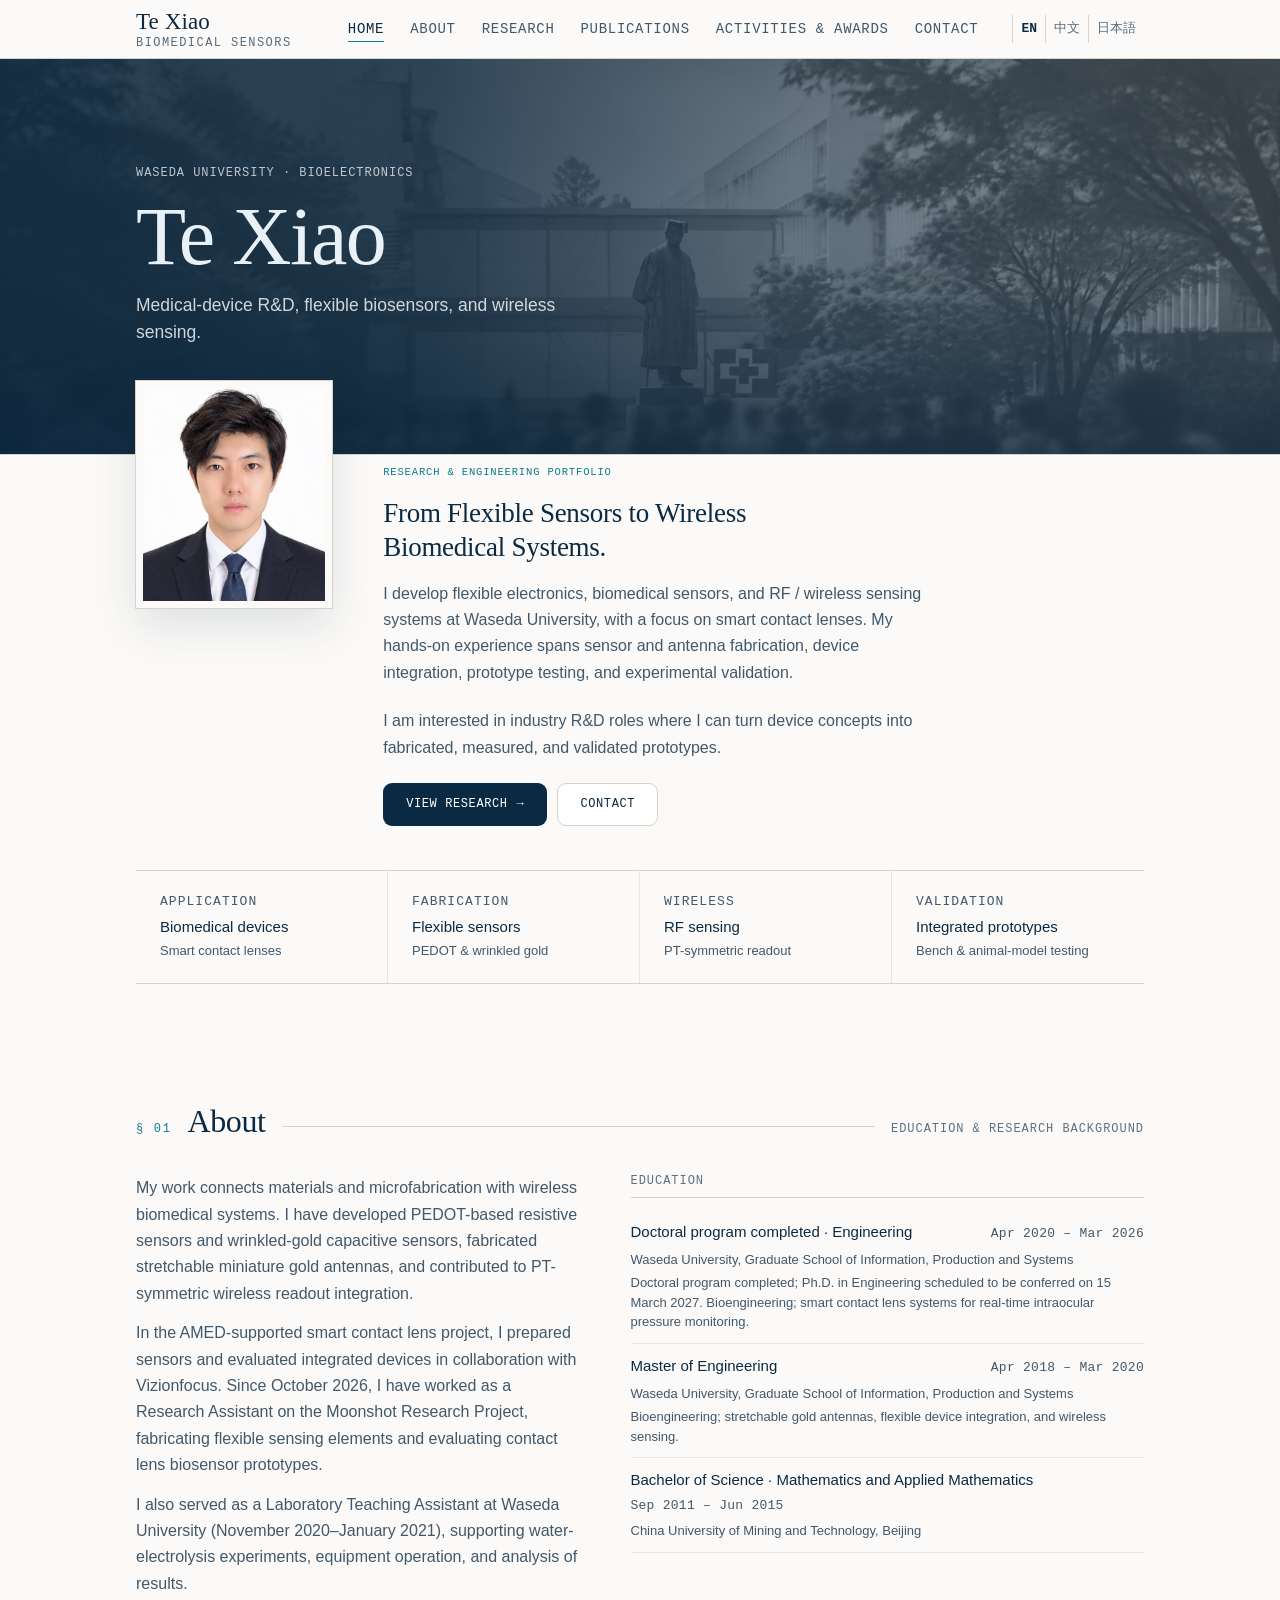
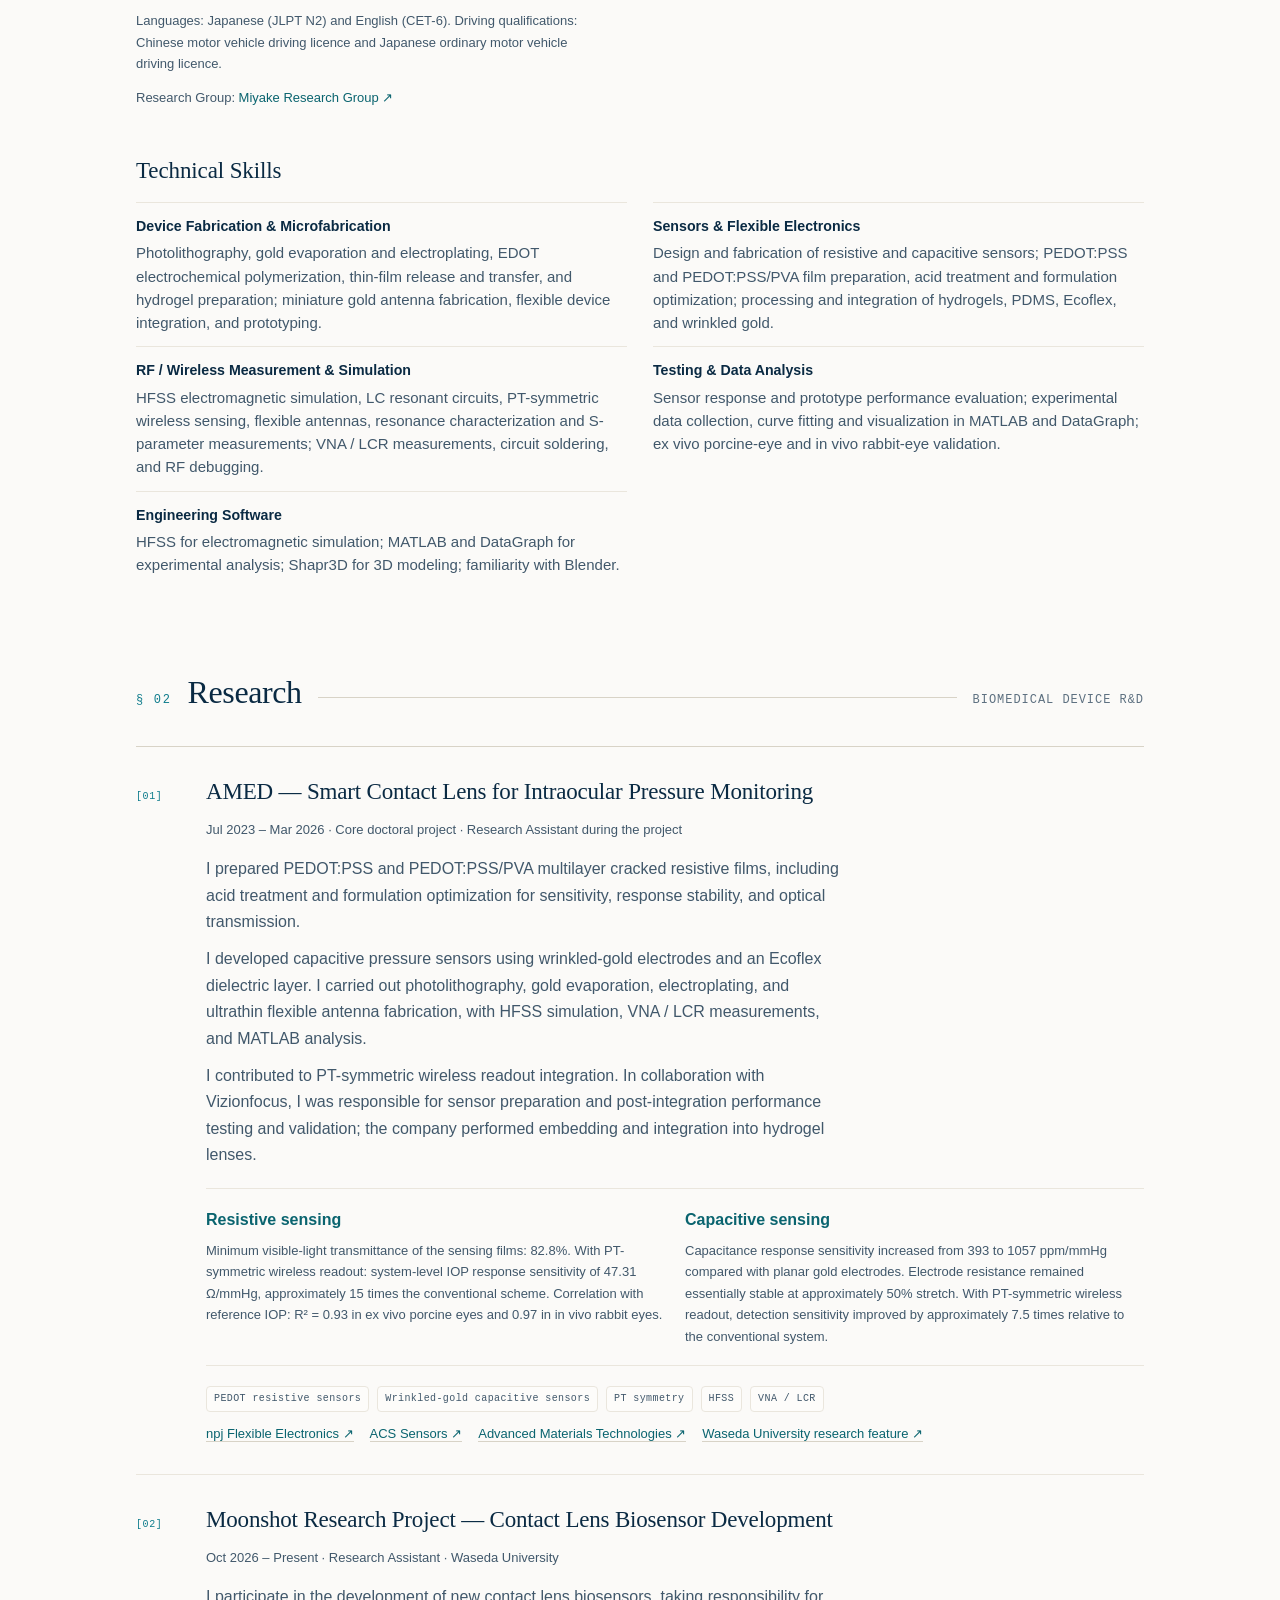
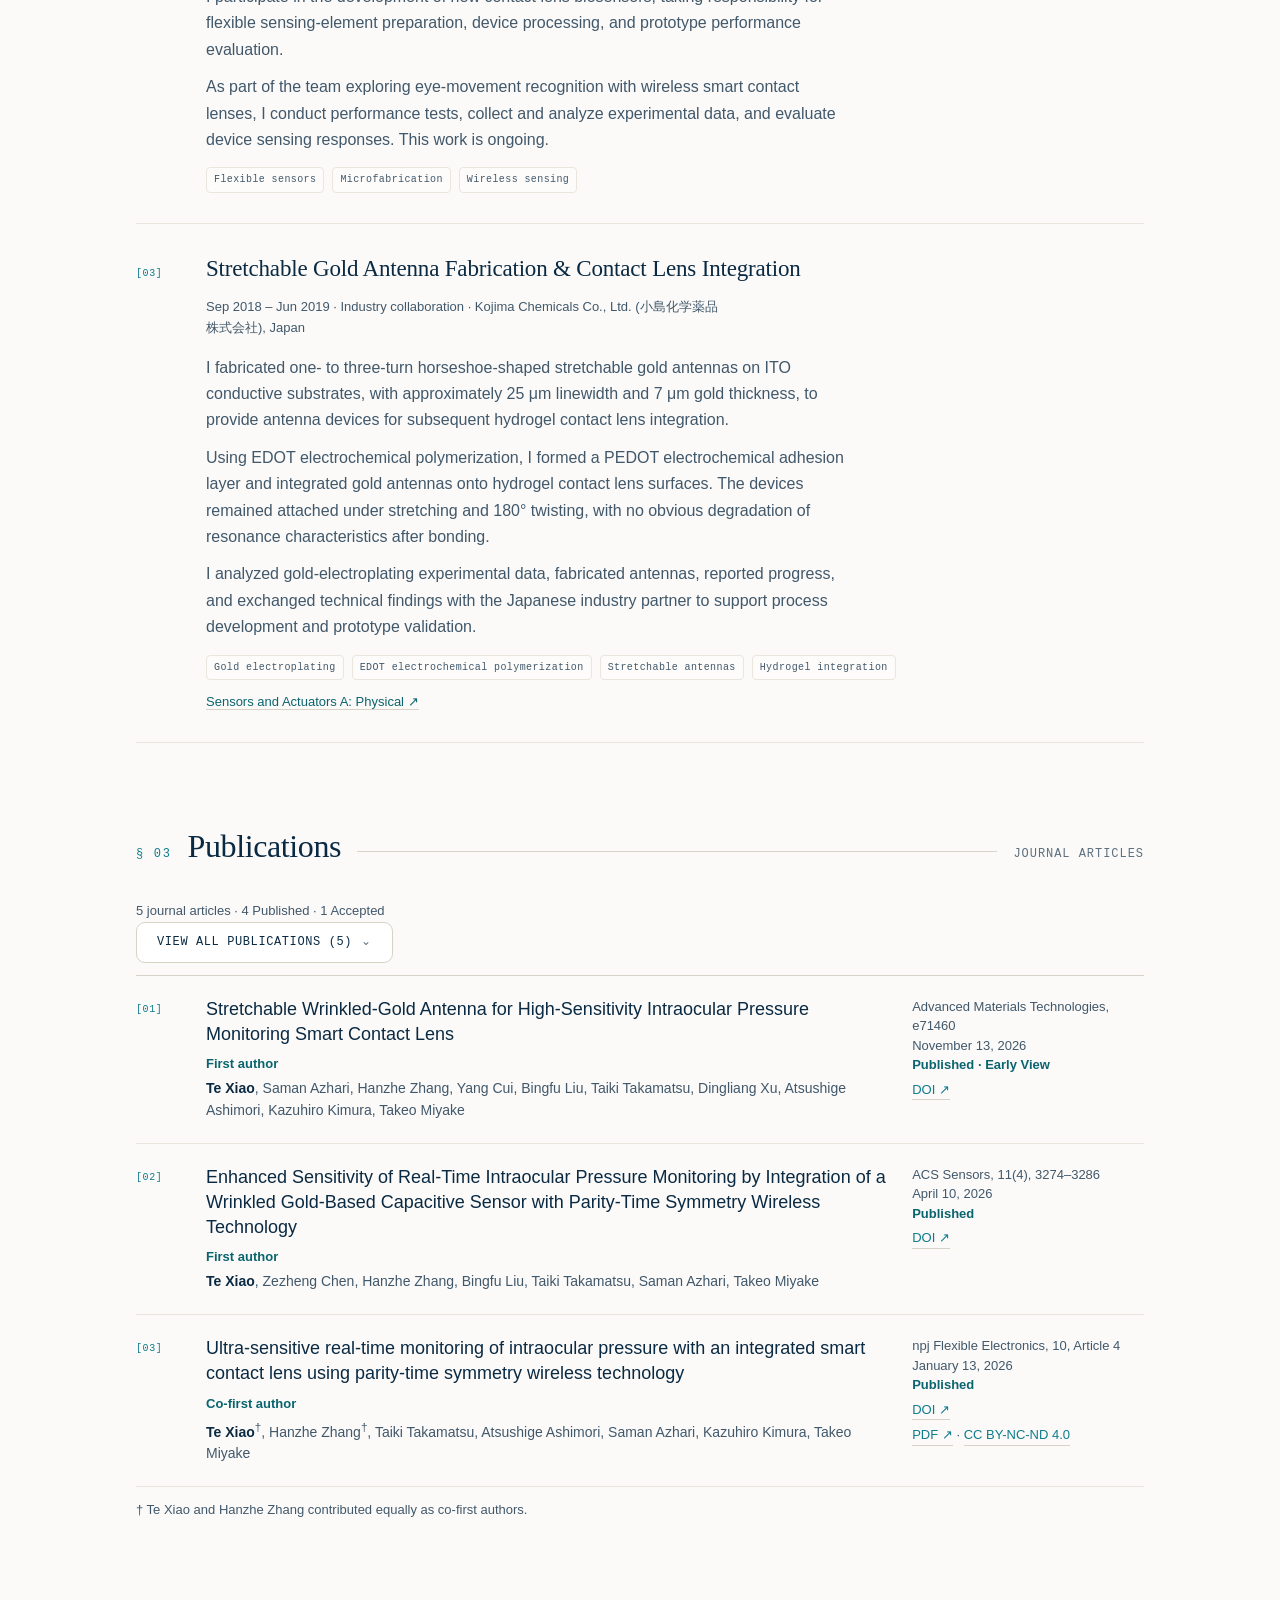
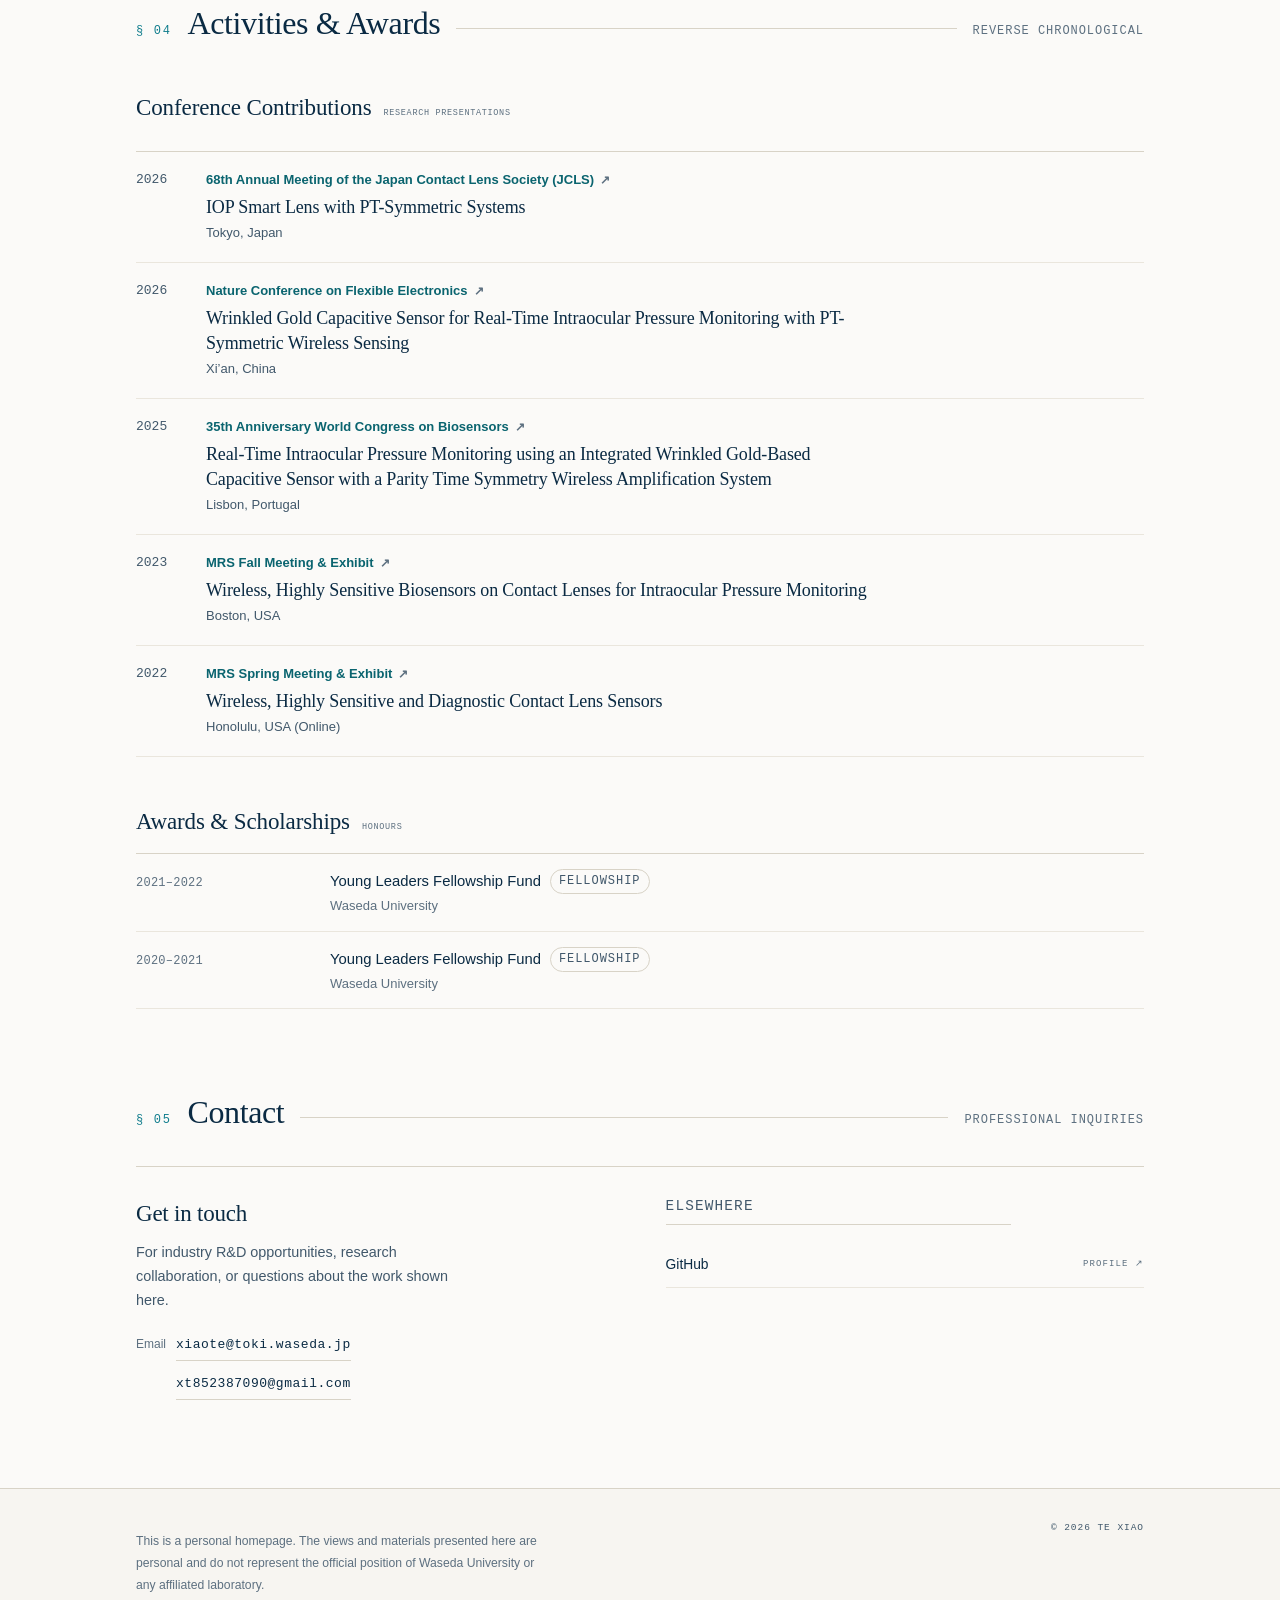
==== commit c44a1bfd: "Update portfolio from latest resume and verified publications" ====
--- a/index.html
+++ b/index.html
@@ -4,10 +4,10 @@
 <meta charset="utf-8">
 <meta name="viewport" content="width=device-width, initial-scale=1">
 <title>Te Xiao | Flexible Biosensors &amp; Wireless Sensing</title>
-<meta name="description" content="Personal research website of Te Xiao at Waseda University, focusing on flexible biosensors, smart contact lenses, and wireless sensing systems.">
+<meta name="description" content="Te Xiao’s research and engineering portfolio: flexible biosensors, smart contact lenses, and wireless sensing systems, from device fabrication and integration to experimental validation.">
 <link rel="canonical" href="https://xt-waseda.github.io/">
 <meta property="og:title" content="Te Xiao | Flexible Biosensors &amp; Wireless Sensing">
-<meta property="og:description" content="Personal research website of Te Xiao at Waseda University, focusing on flexible biosensors, smart contact lenses, and wireless sensing systems.">
+<meta property="og:description" content="Te Xiao’s research and engineering portfolio: flexible biosensors, smart contact lenses, and wireless sensing systems, from device fabrication and integration to experimental validation.">
 <meta property="og:type" content="website">
 <meta property="og:url" content="https://xt-waseda.github.io/">
 <meta property="og:image" content="https://xt-waseda.github.io/assets/images/te-xiao-portrait.jpg">
@@ -17,7 +17,7 @@
 <meta property="og:image:alt" content="Portrait of Te Xiao">
 <meta name="twitter:card" content="summary">
 <meta name="twitter:title" content="Te Xiao | Flexible Biosensors &amp; Wireless Sensing">
-<meta name="twitter:description" content="Personal research website of Te Xiao at Waseda University, focusing on flexible biosensors, smart contact lenses, and wireless sensing systems.">
+<meta name="twitter:description" content="Te Xiao’s research and engineering portfolio: flexible biosensors, smart contact lenses, and wireless sensing systems, from device fabrication and integration to experimental validation.">
 <meta name="twitter:image" content="https://xt-waseda.github.io/assets/images/te-xiao-portrait.jpg">
 <meta name="twitter:image:alt" content="Portrait of Te Xiao">
 <meta name="theme-color" content="#08243B">
@@ -26,6 +26,7 @@
 <noscript><style>.reveal{opacity:1!important;transform:none!important}</style></noscript>
 </head>
 <body id="home">
+<a class="skip-link" href="#main-content" data-copy="skip">Skip to main content</a>
 
 <!-- ============ NAV ============ -->
 <header class="nav">
@@ -55,6 +56,7 @@
 </header>
 
 <!-- ============ UNIVERSITY BANNER ============ -->
+<main id="main-content">
 <section class="banner">
   <div class="wrap banner-inner">
     <p class="eyebrow" data-copy="eyebrow">Waseda University · Bioelectronics</p>
@@ -138,6 +140,7 @@
     <span class="aside" data-copy="journalArticles">Journal articles</span>
   </div>
 
+  <p class="pub-footnote" id="pub-summary"></p>
   <div class="reference-controls">
     <div class="more-row" hidden>
       <button class="more-btn" id="pub-toggle" type="button"
@@ -203,6 +206,7 @@
 </section>
 
 <!-- ============ FOOTER ============ -->
+</main>
 <footer class="footer">
   <div class="wrap foot">
     <p class="disc" id="foot-note">
--- a/assets/css/site.css
+++ b/assets/css/site.css
@@ -282,6 +282,13 @@
 .research-links{gap:5px 16px;margin:12px 0 0;font-size:var(--text-small);line-height:1.55}
 .research-links a{color:var(--accent-2)}
 .research-links a:hover,.research-links a:focus-visible{text-decoration:underline;text-underline-offset:.18em}
+.research-item .research-meta{font-size:var(--text-small);color:var(--ink2);margin:0 0 16px;font-variant-numeric:tabular-nums}
+.research-results{display:grid;grid-template-columns:repeat(2,minmax(0,1fr));gap:20px;margin:20px 0;padding:18px 0;border-block:1px solid var(--rule2)}
+.research-results dt,.pub-contribution{font-weight:600;color:var(--accent-2)}
+.research-results dd{margin:6px 0 0;color:var(--ink2);font-size:var(--text-small);line-height:1.65}
+.pub-contribution{display:block;margin-top:8px;font-size:var(--text-small)}
+.about-paras .credentials{font-size:var(--text-small)}
+@media(max-width:700px){.research-results{grid-template-columns:1fr}}
 
 /* ---------- show-more control ---------- */
 .more-row{display:flex;justify-content:center;margin-top:20px}
@@ -597,3 +604,6 @@
   .facts div{border-right:0;border-bottom:1px solid var(--rule2)}
   .facts div:last-child{border-bottom:0}
 }
+
+.skip-link{position:fixed;top:8px;left:8px;z-index:100;padding:12px 18px;background:var(--paper,#FBFAF8);color:var(--ink);transform:translateY(-160%)}
+.skip-link:focus{transform:translateY(0)}
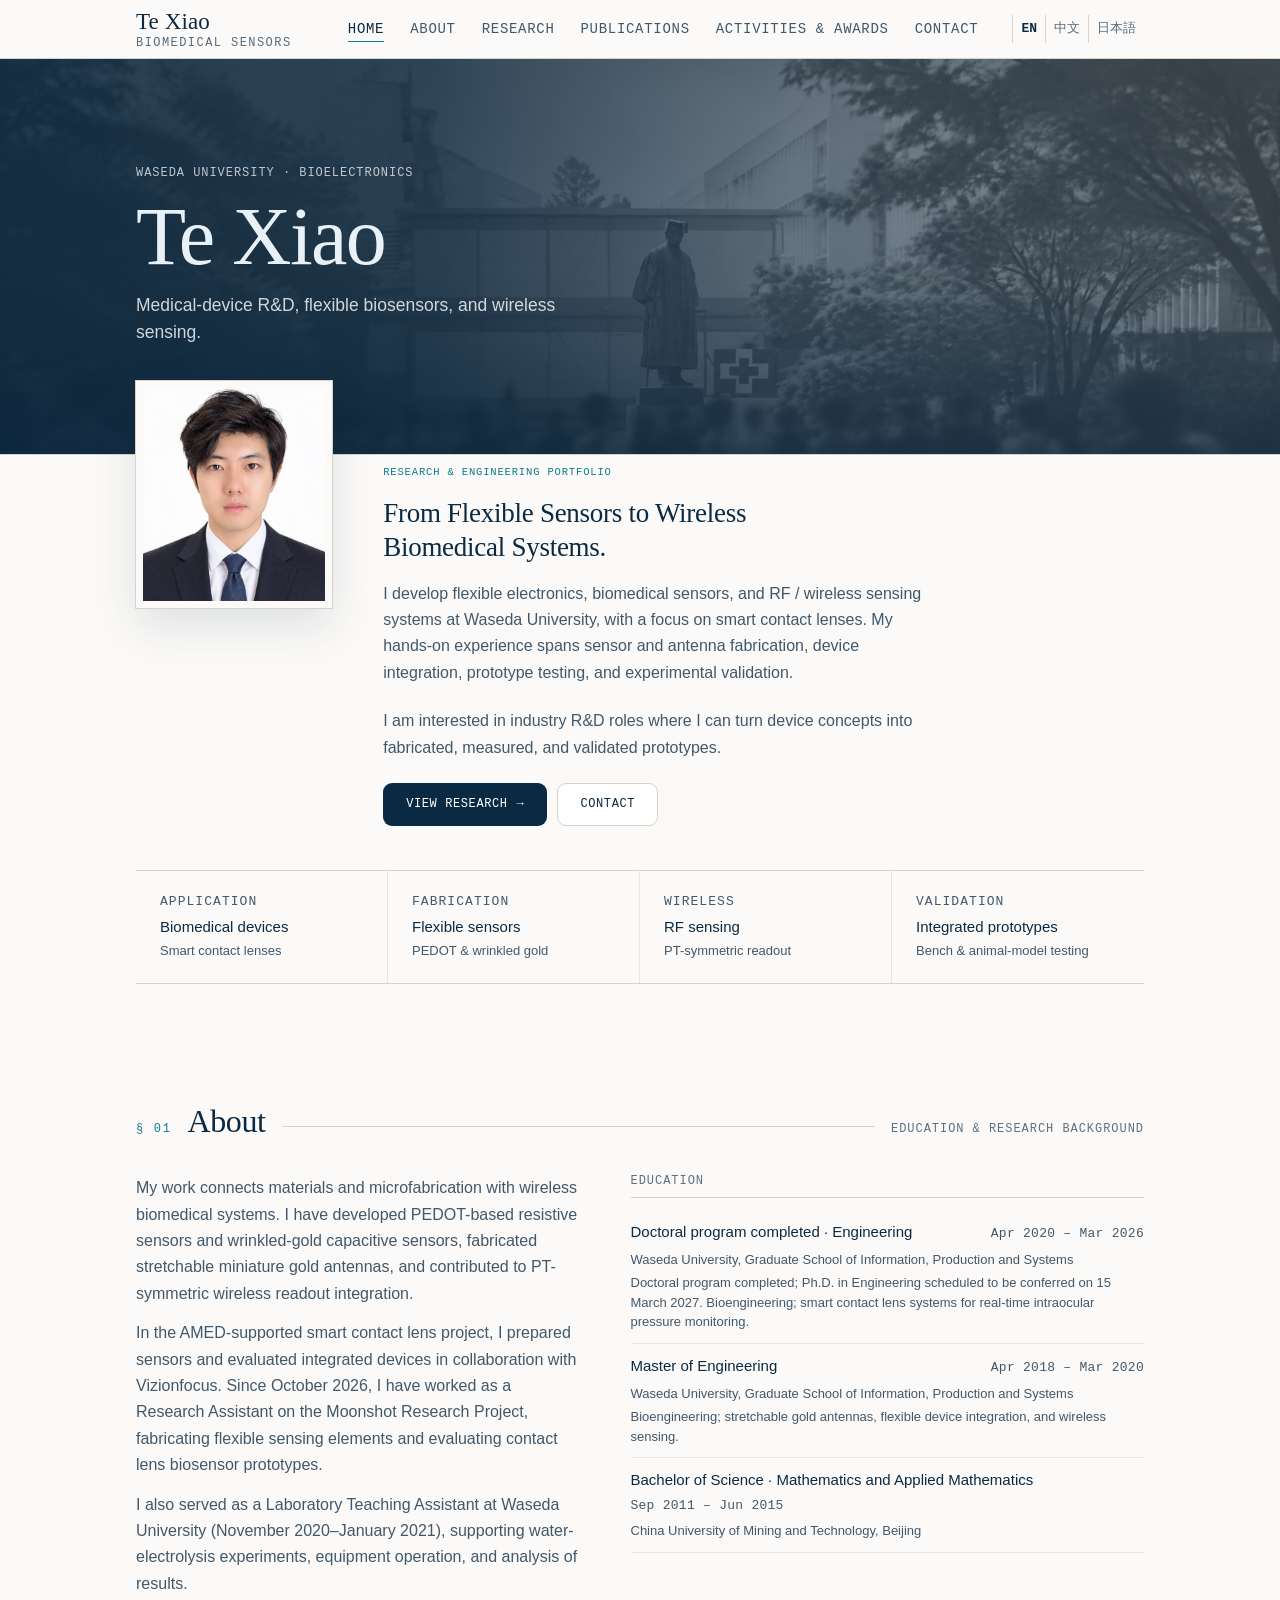
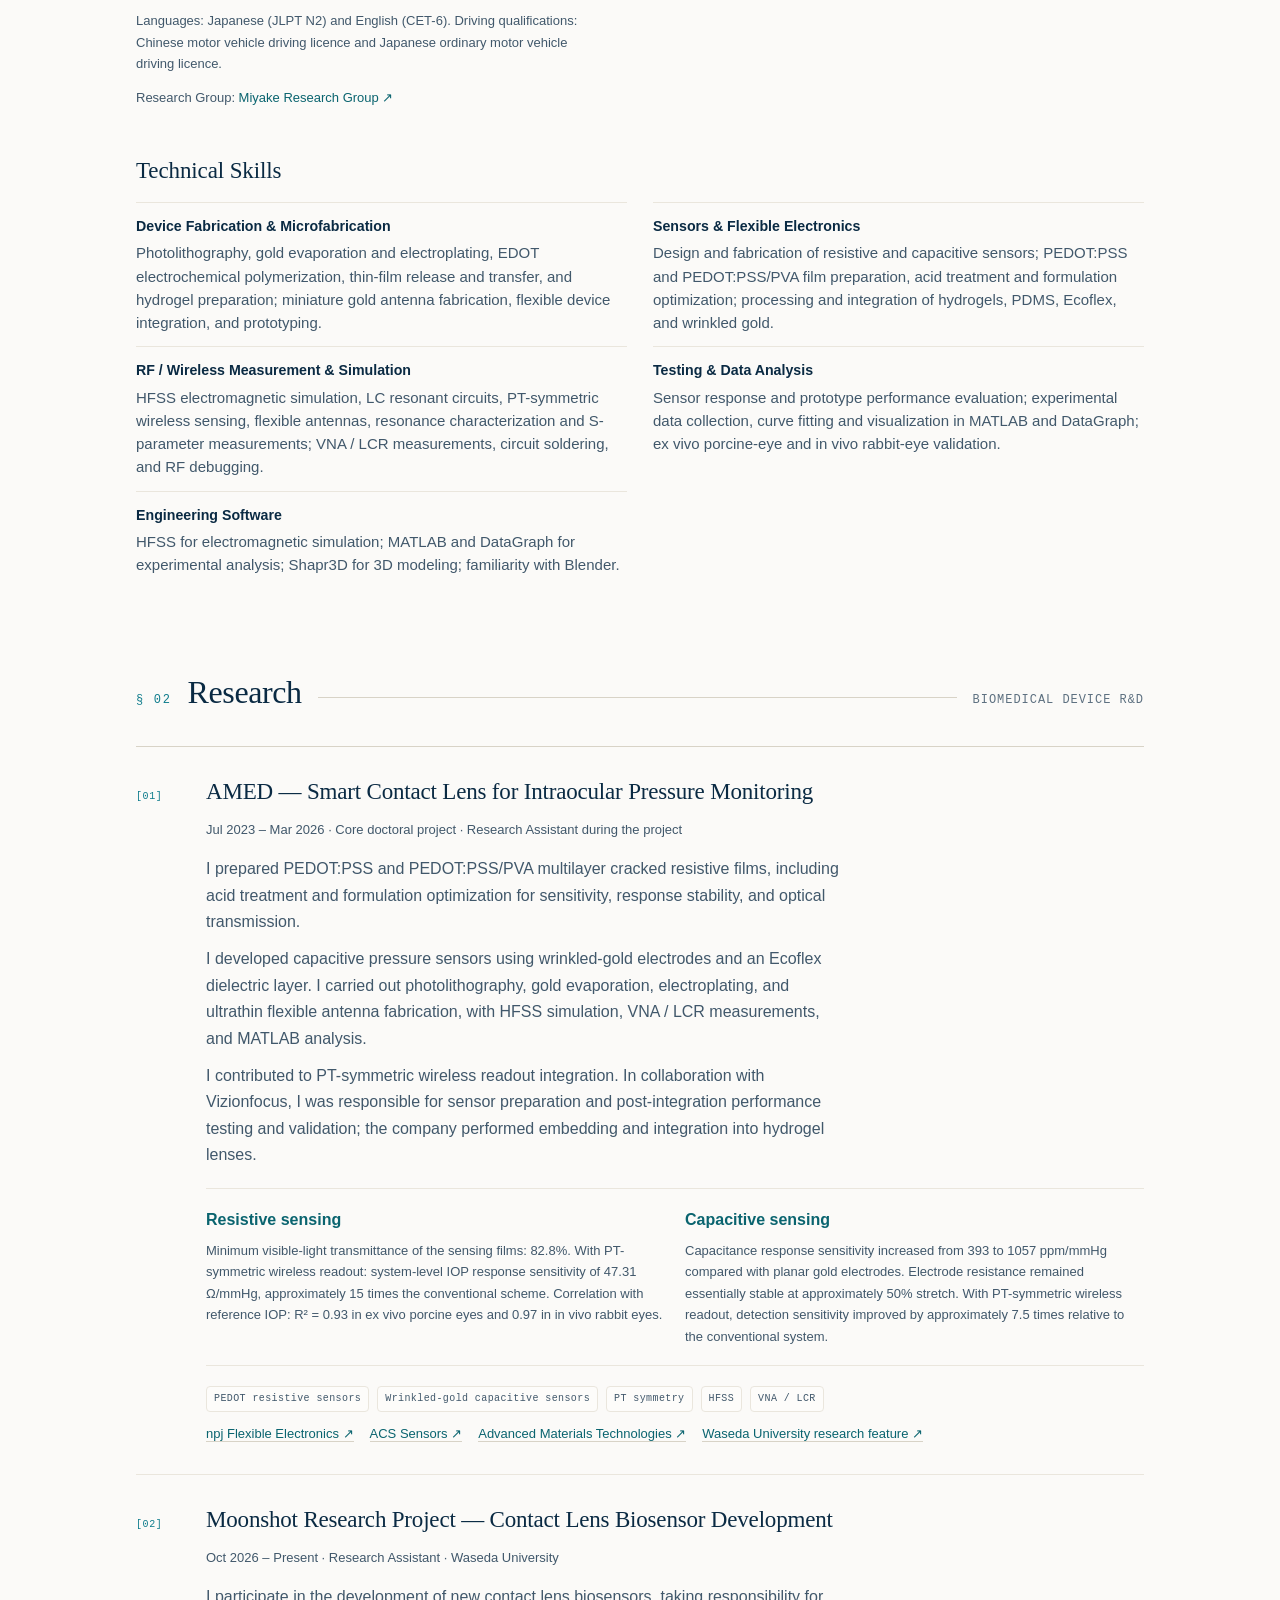
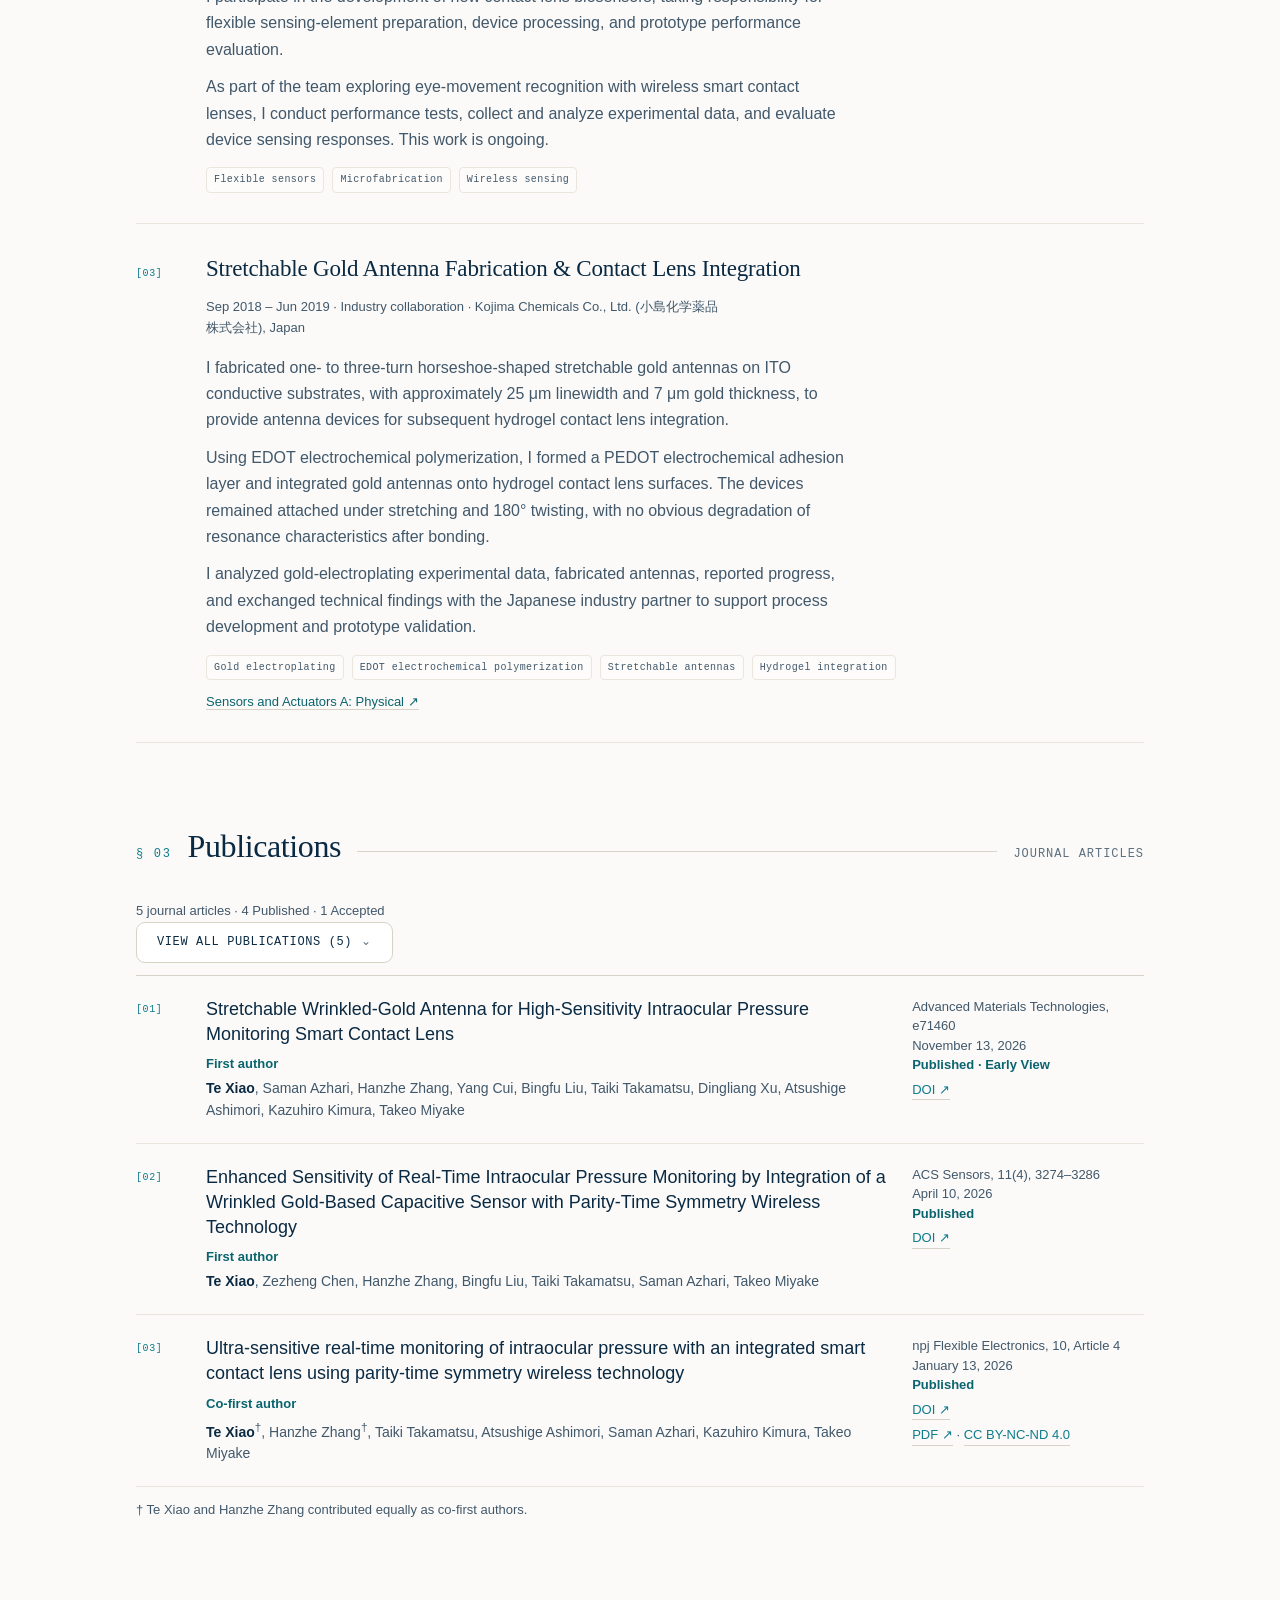
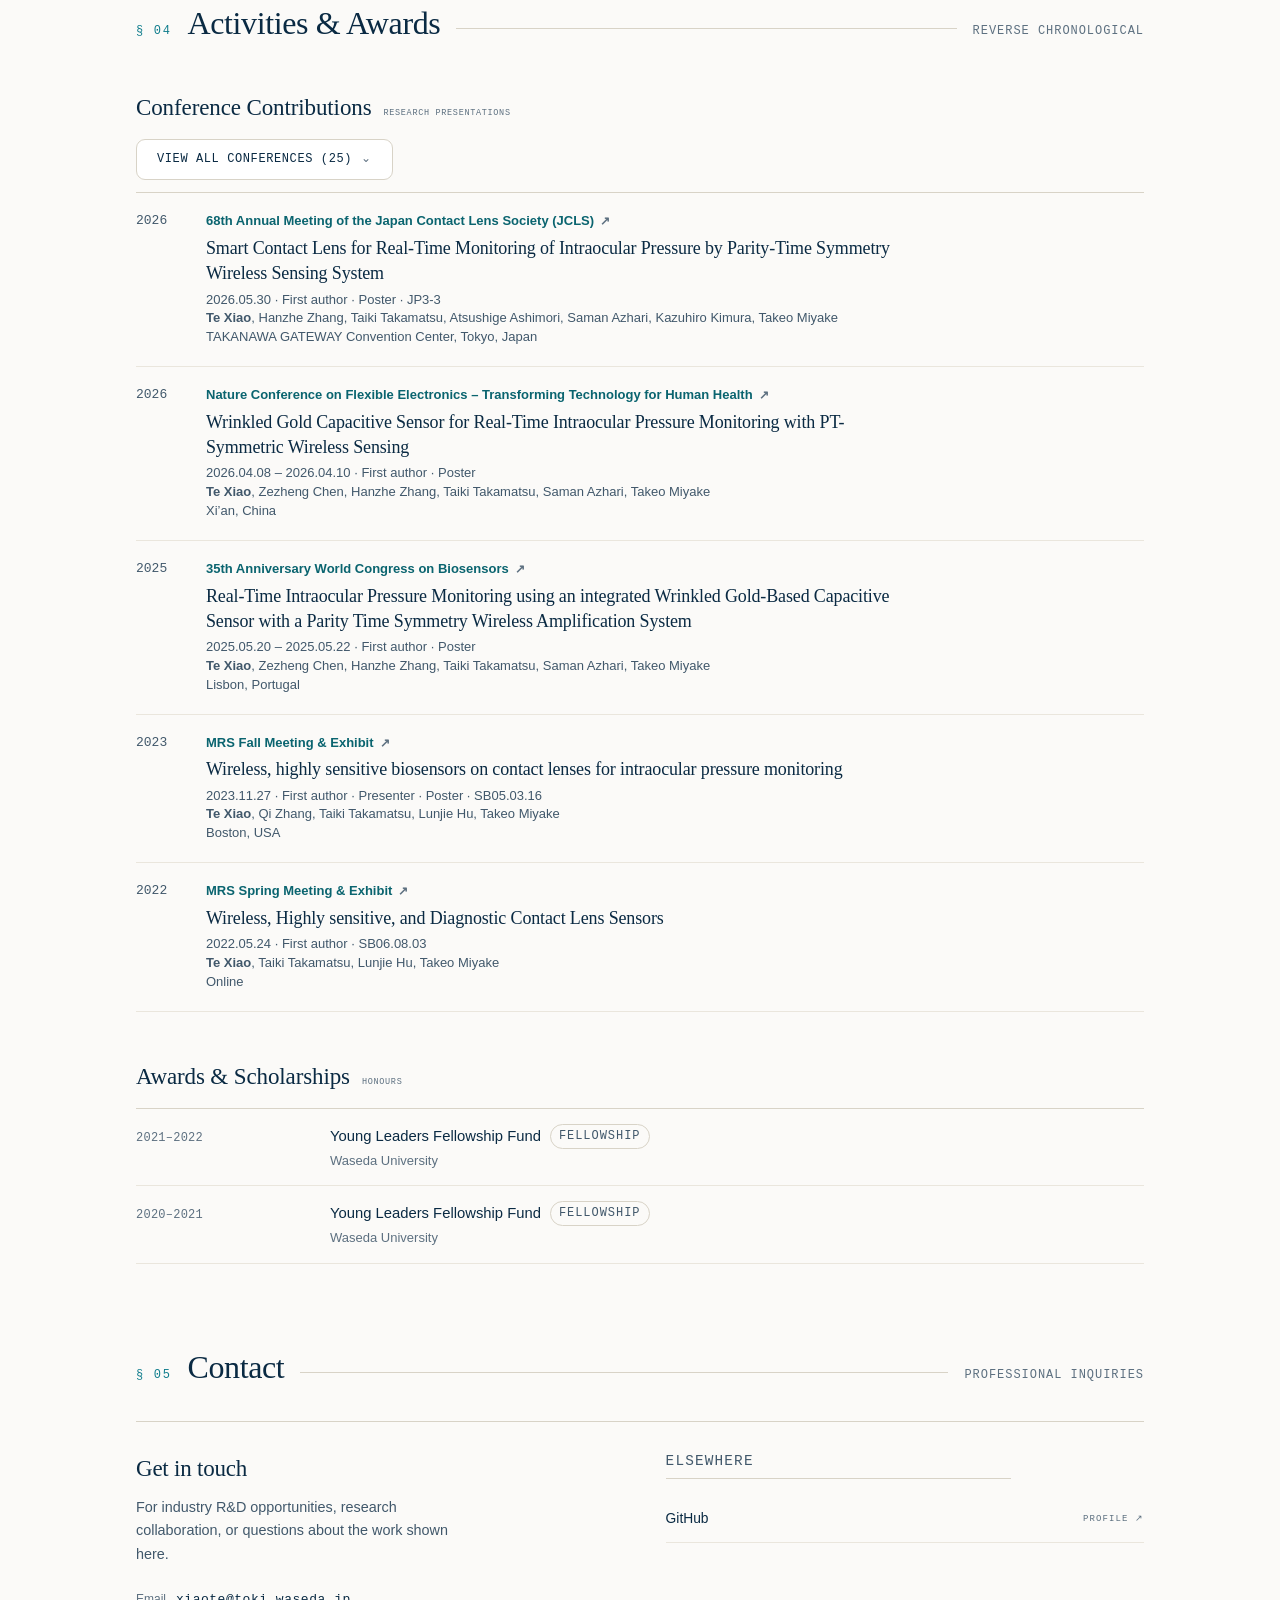
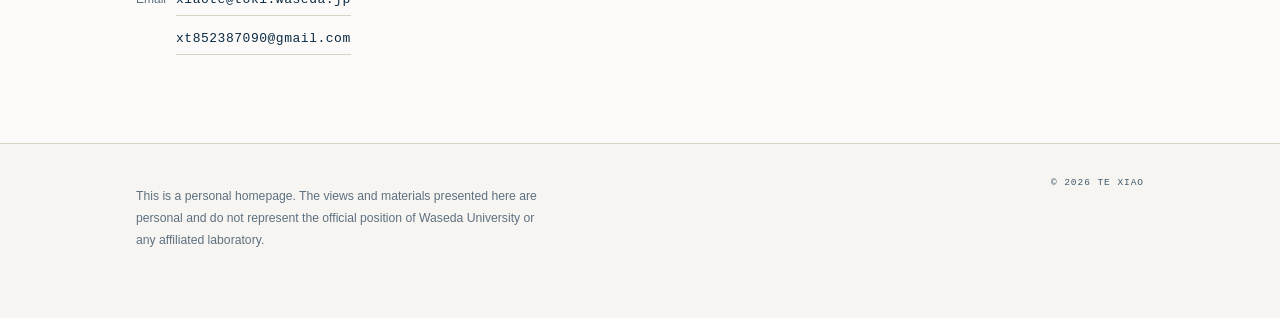
==== commit c63a5b9f: "Restore verified conference history and multilingual disclosure" ====
--- a/index.html
+++ b/index.html
@@ -168,7 +168,7 @@
     <div class="reference-controls">
       <div class="more-row" hidden>
         <button class="more-btn" id="act-toggle" type="button"
-                aria-expanded="false" aria-controls="activities-list">View all conference presentations</button>
+                aria-expanded="false" aria-controls="activities-list">View All Conferences</button>
       </div>
     </div>
     <div class="tl" id="activities-list"></div>
